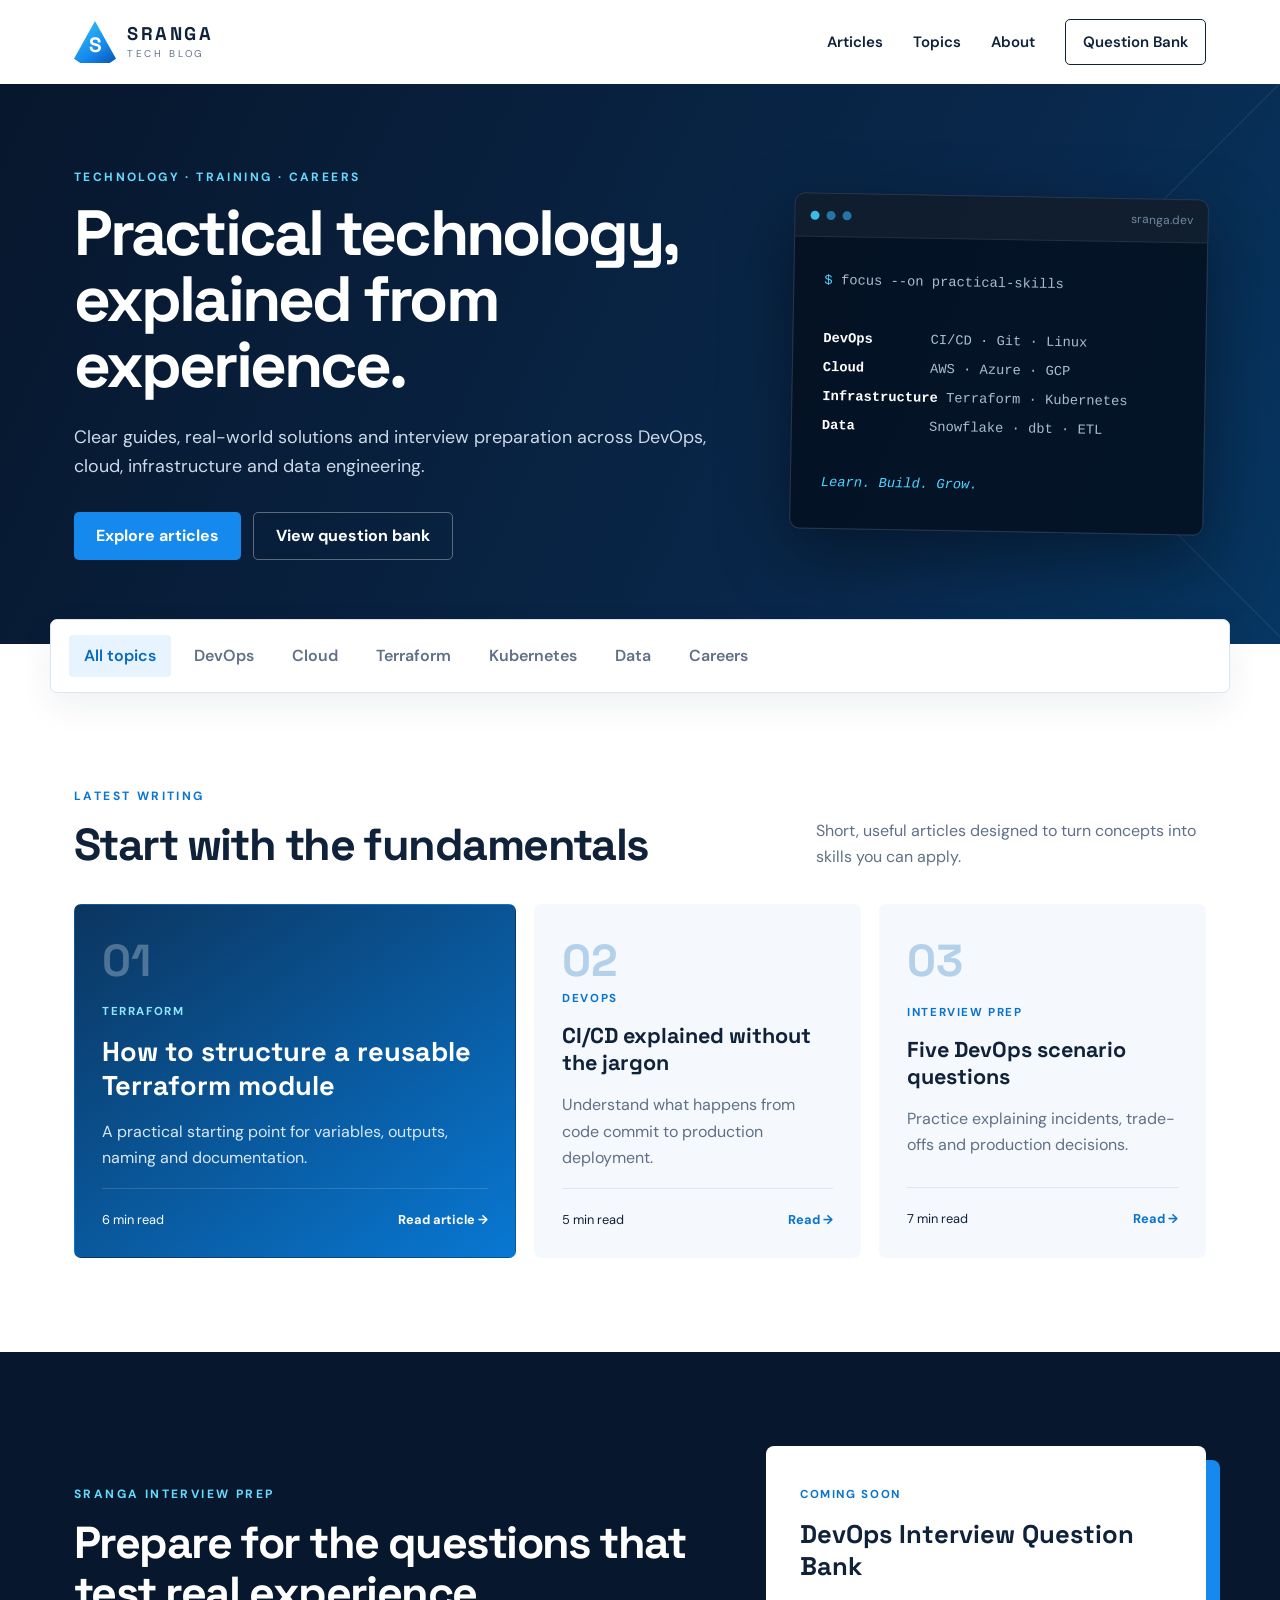
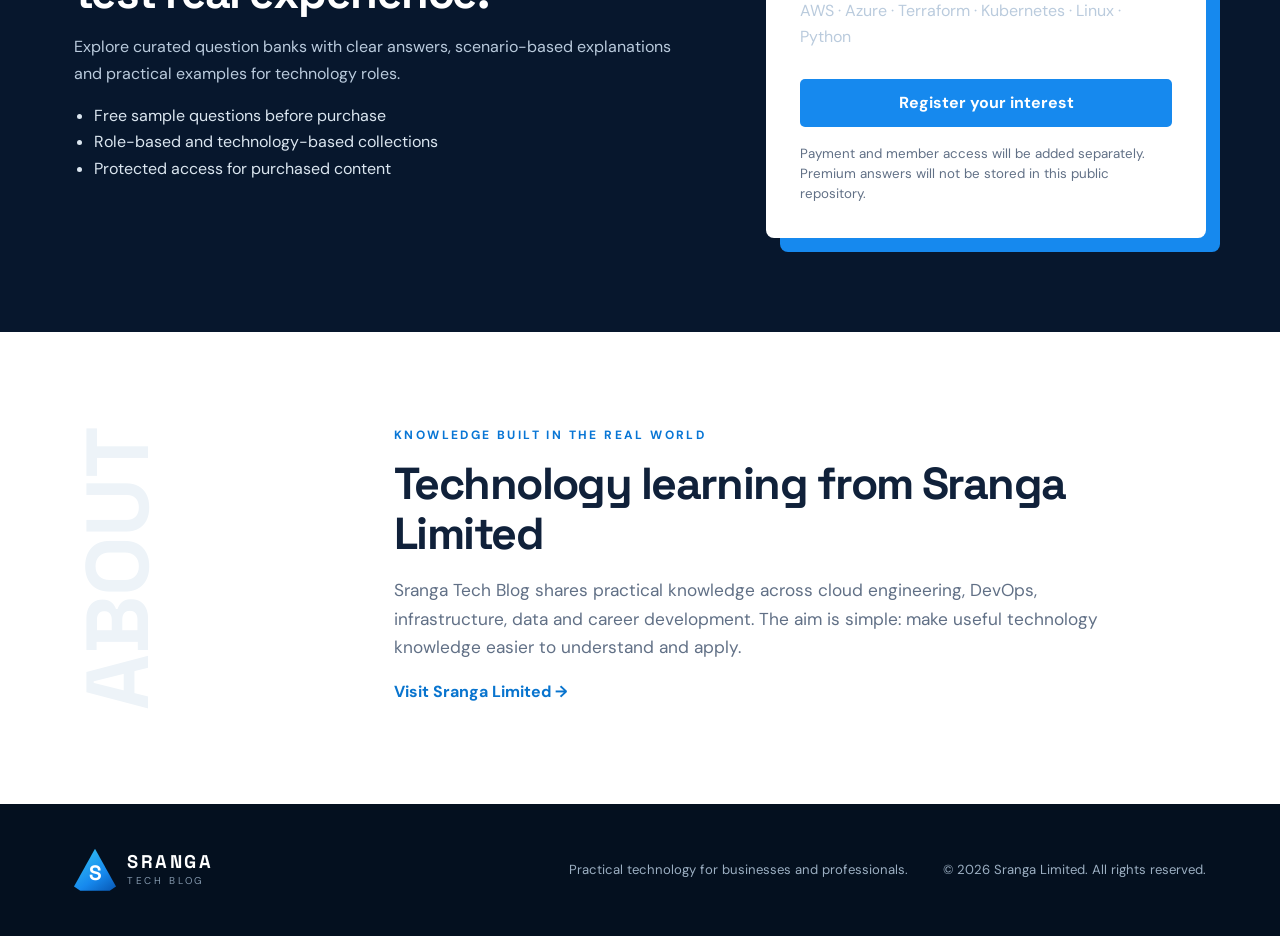
==== index.html @ 3675c0c6 "blog" ====
<!doctype html>
<html lang="en">
<head>
  <meta charset="utf-8">
  <meta name="viewport" content="width=device-width, initial-scale=1">
  <meta name="description" content="Practical DevOps, cloud, infrastructure and data engineering articles from Sranga Limited.">
  <meta name="theme-color" content="#07172d">
  <title>Sranga Tech Blog | Cloud, DevOps & Data</title>
  <link rel="preconnect" href="https://fonts.googleapis.com">
  <link rel="preconnect" href="https://fonts.gstatic.com" crossorigin>
  <link href="https://fonts.googleapis.com/css2?family=DM+Sans:wght@400;500;600;700&family=Space+Grotesk:wght@600;700&display=swap" rel="stylesheet">
  <link rel="stylesheet" href="styles.css">
</head>
<body>
  <header class="site-header">
    <a class="brand" href="index.html" aria-label="Sranga Tech Blog home">
      <span class="brand-mark" aria-hidden="true"><span>S</span></span>
      <span><strong>SRANGA</strong><small>TECH BLOG</small></span>
    </a>
    <button class="menu-toggle" type="button" aria-expanded="false" aria-controls="site-nav">Menu</button>
    <nav id="site-nav" aria-label="Primary navigation">
      <a href="#articles">Articles</a>
      <a href="#topics">Topics</a>
      <a href="#about">About</a>
      <a class="nav-cta" href="#question-bank">Question Bank</a>
    </nav>
  </header>

  <main>
    <section class="hero">
      <div class="hero-copy">
        <p class="eyebrow">Technology · Training · Careers</p>
        <h1>Practical technology, explained from experience.</h1>
        <p class="hero-lead">Clear guides, real-world solutions and interview preparation across DevOps, cloud, infrastructure and data engineering.</p>
        <div class="hero-actions">
          <a class="button primary" href="#articles">Explore articles</a>
          <a class="button secondary" href="#question-bank">View question bank</a>
        </div>
      </div>
      <aside class="terminal-card" aria-label="Topics covered">
        <div class="terminal-top"><i></i><i></i><i></i><span>sranga.dev</span></div>
        <pre><span>$</span> focus --on practical-skills

<b>DevOps</b>       CI/CD · Git · Linux
<b>Cloud</b>        AWS · Azure · GCP
<b>Infrastructure</b> Terraform · Kubernetes
<b>Data</b>         Snowflake · dbt · ETL

<em>Learn. Build. Grow.</em></pre>
      </aside>
    </section>

    <section class="topic-strip" id="topics" aria-label="Article topics">
      <button class="topic active" type="button" data-filter="all">All topics</button>
      <button class="topic" type="button" data-filter="devops">DevOps</button>
      <button class="topic" type="button" data-filter="cloud">Cloud</button>
      <button class="topic" type="button" data-filter="terraform">Terraform</button>
      <button class="topic" type="button" data-filter="kubernetes">Kubernetes</button>
      <button class="topic" type="button" data-filter="data">Data</button>
      <button class="topic" type="button" data-filter="career">Careers</button>
    </section>

    <section class="articles section" id="articles">
      <div class="section-heading">
        <div><p class="eyebrow">Latest writing</p><h2>Start with the fundamentals</h2></div>
        <p>Short, useful articles designed to turn concepts into skills you can apply.</p>
      </div>
      <div class="article-grid">
        <article class="article-card featured" data-topic="terraform">
          <div class="card-number">01</div>
          <div>
            <span class="tag">Terraform</span>
            <h3><a href="posts/terraform-module-basics.html">How to structure a reusable Terraform module</a></h3>
            <p>A practical starting point for variables, outputs, naming and documentation.</p>
            <div class="card-meta"><span>6 min read</span><a href="posts/terraform-module-basics.html">Read article →</a></div>
          </div>
        </article>
        <article class="article-card" data-topic="devops">
          <div class="card-number">02</div>
          <span class="tag">DevOps</span>
          <h3><a href="posts/ci-cd-explained.html">CI/CD explained without the jargon</a></h3>
          <p>Understand what happens from code commit to production deployment.</p>
          <div class="card-meta"><span>5 min read</span><a href="posts/ci-cd-explained.html">Read →</a></div>
        </article>
        <article class="article-card" data-topic="career">
          <div class="card-number">03</div>
          <span class="tag">Interview Prep</span>
          <h3><a href="posts/devops-scenario-questions.html">Five DevOps scenario questions</a></h3>
          <p>Practice explaining incidents, trade-offs and production decisions.</p>
          <div class="card-meta"><span>7 min read</span><a href="posts/devops-scenario-questions.html">Read →</a></div>
        </article>
      </div>
      <p class="empty-state" hidden>No articles in this topic yet. New practical guides are coming soon.</p>
    </section>

    <section class="question-bank section" id="question-bank">
      <div>
        <p class="eyebrow light">Sranga Interview Prep</p>
        <h2>Prepare for the questions that test real experience.</h2>
        <p>Explore curated question banks with clear answers, scenario-based explanations and practical examples for technology roles.</p>
        <ul>
          <li>Free sample questions before purchase</li>
          <li>Role-based and technology-based collections</li>
          <li>Protected access for purchased content</li>
        </ul>
      </div>
      <div class="bank-card">
        <span>Coming soon</span>
        <h3>DevOps Interview Question Bank</h3>
        <p>AWS · Azure · Terraform · Kubernetes · Linux · Python</p>
        <a class="button white" href="mailto:srangaltd@gmail.com?subject=Sranga%20Interview%20Question%20Bank">Register your interest</a>
        <small>Payment and member access will be added separately. Premium answers will not be stored in this public repository.</small>
      </div>
    </section>

    <section class="about section" id="about">
      <div class="about-label">ABOUT</div>
      <div>
        <p class="eyebrow">Knowledge built in the real world</p>
        <h2>Technology learning from Sranga Limited</h2>
        <p>Sranga Tech Blog shares practical knowledge across cloud engineering, DevOps, infrastructure, data and career development. The aim is simple: make useful technology knowledge easier to understand and apply.</p>
        <a class="text-link" href="https://srangaltd.com">Visit Sranga Limited →</a>
      </div>
    </section>
  </main>

  <footer>
    <div class="brand footer-brand"><span class="brand-mark" aria-hidden="true"><span>S</span></span><span><strong>SRANGA</strong><small>TECH BLOG</small></span></div>
    <p>Practical technology for businesses and professionals.</p>
    <p>© <span id="year"></span> Sranga Limited. All rights reserved.</p>
  </footer>
  <script src="script.js"></script>
</body>
</html>
---- styles.css ----
:root{--navy:#07172d;--navy-2:#0c2342;--blue:#1689ee;--cyan:#37c8f4;--ink:#10213a;--muted:#617086;--line:#dce5ef;--paper:#f5f8fc;--white:#fff}
*{box-sizing:border-box}html{scroll-behavior:smooth}body{margin:0;color:var(--ink);background:var(--white);font-family:"DM Sans",sans-serif;font-size:16px;line-height:1.65}a{color:inherit;text-decoration:none}button{font:inherit}.site-header{height:84px;max-width:1180px;margin:auto;padding:0 24px;display:flex;align-items:center;justify-content:space-between}.brand{display:flex;align-items:center;gap:11px;line-height:1}.brand>span:last-child{display:grid;gap:5px}.brand strong{font:700 1.15rem/1 "Space Grotesk",sans-serif;letter-spacing:.14em}.brand small{font-size:.62rem;letter-spacing:.27em;color:var(--muted)}.brand-mark{width:42px;height:42px;display:grid;place-items:center;background:linear-gradient(145deg,var(--cyan),var(--blue) 62%,#0756b2);clip-path:polygon(50% 0,100% 90%,85% 100%,15% 100%,0 90%)}.brand-mark span{color:#fff;font:700 1.3rem "Space Grotesk";transform:translateY(3px)}nav{display:flex;align-items:center;gap:30px;font-size:.94rem;font-weight:600}nav a:hover{color:var(--blue)}.nav-cta{padding:10px 17px;border:1px solid var(--ink);border-radius:5px}.menu-toggle{display:none;background:none;border:1px solid var(--line);border-radius:5px;padding:7px 12px}.hero{min-height:560px;padding:78px max(24px,calc((100vw - 1132px)/2));display:grid;grid-template-columns:1.22fr .78fr;gap:70px;align-items:center;color:#fff;background:linear-gradient(115deg,var(--navy),#09284c 70%,#063662);overflow:hidden;position:relative}.hero:after{content:"";position:absolute;width:410px;height:410px;border:1px solid #ffffff18;transform:rotate(45deg);right:-220px;top:70px}.eyebrow{margin:0 0 13px;color:#0876d5;font-size:.75rem;font-weight:700;letter-spacing:.2em;text-transform:uppercase}.hero .eyebrow{color:#67d9ff}.hero h1{max-width:700px;margin:0;font:700 clamp(2.7rem,5vw,4.8rem)/1.03 "Space Grotesk",sans-serif;letter-spacing:-.045em}.hero-lead{max-width:660px;margin:24px 0 30px;color:#cbd9e8;font-size:1.12rem}.hero-actions{display:flex;gap:12px;flex-wrap:wrap}.button{display:inline-flex;align-items:center;justify-content:center;min-height:48px;padding:0 22px;border-radius:5px;font-weight:700}.primary{background:var(--blue);color:#fff}.primary:hover{background:#0874d1}.secondary{border:1px solid #ffffff55;color:#fff}.terminal-card{position:relative;z-index:1;border:1px solid #ffffff25;border-radius:10px;background:#04101fd9;box-shadow:0 25px 70px #0006;overflow:hidden;transform:rotate(1deg)}.terminal-top{height:43px;padding:0 15px;display:flex;align-items:center;gap:7px;background:#ffffff0c;border-bottom:1px solid #ffffff14}.terminal-top i{width:9px;height:9px;border-radius:50%;background:#2775a5}.terminal-top i:first-child{background:#39bce5}.terminal-top span{margin-left:auto;color:#71879e;font-size:.75rem}.terminal-card pre{margin:0;padding:30px;color:#a9bdd1;font:500 .86rem/2.1 ui-monospace,SFMono-Regular,Menlo,monospace;white-space:pre-wrap}.terminal-card pre span,.terminal-card pre em{color:#4fd4ff}.terminal-card pre b{color:#fff}.topic-strip{max-width:1180px;margin:-25px auto 0;padding:15px 18px;position:relative;z-index:2;display:flex;gap:8px;overflow:auto;background:#fff;border:1px solid var(--line);border-radius:7px;box-shadow:0 12px 34px #0b284312}.topic{flex:0 0 auto;padding:8px 15px;border:0;border-radius:4px;background:transparent;color:var(--muted);cursor:pointer;font-weight:600}.topic:hover,.topic.active{background:#e7f3fe;color:#0769bf}.section{max-width:1180px;margin:auto;padding:94px 24px}.section-heading{display:grid;grid-template-columns:1fr 390px;gap:50px;align-items:end;margin-bottom:34px}.section h2{margin:0;font:700 clamp(2rem,3.5vw,3rem)/1.12 "Space Grotesk",sans-serif;letter-spacing:-.035em}.section-heading>p{margin:0;color:var(--muted)}.article-grid{display:grid;grid-template-columns:1.15fr .85fr .85fr;gap:18px}.article-card{min-height:340px;padding:27px;display:flex;flex-direction:column;background:var(--paper);border:1px solid transparent;border-radius:7px;transition:.2s ease}.article-card:hover{transform:translateY(-4px);border-color:#badcf7;box-shadow:0 16px 35px #09284712}.article-card.featured{color:#fff;background:linear-gradient(145deg,#0b355f,#0878d3)}.card-number{margin-bottom:auto;color:#0b70bf;font:700 2.8rem "Space Grotesk";opacity:.28}.featured .card-number{color:#fff}.tag{display:inline-block;margin-bottom:14px;color:#0874ce;font-size:.72rem;font-weight:700;letter-spacing:.14em;text-transform:uppercase}.featured .tag{color:#8fe7ff}.article-card h3{margin:0;font:700 1.35rem/1.25 "Space Grotesk"}.featured h3{font-size:1.7rem}.article-card p{color:var(--muted)}.featured p{color:#d8e8f4}.card-meta{margin-top:auto;padding-top:20px;display:flex;justify-content:space-between;gap:15px;border-top:1px solid #17385618;font-size:.8rem}.card-meta a{font-weight:700;color:#0874ce}.featured .card-meta{border-color:#ffffff24}.featured .card-meta a{color:#fff}.empty-state{text-align:center;color:var(--muted)}.question-bank{max-width:none;padding-left:max(24px,calc((100vw - 1132px)/2));padding-right:max(24px,calc((100vw - 1132px)/2));display:grid;grid-template-columns:1fr 440px;gap:80px;align-items:center;color:#fff;background:var(--navy)}.eyebrow.light{color:#65dcff}.question-bank>div>p:not(.eyebrow){color:#bacbdd}.question-bank ul{padding-left:20px;color:#dbe6f0}.bank-card{padding:34px;background:#fff;color:var(--ink);border-radius:8px;box-shadow:14px 14px 0 #1689ee}.bank-card>span{color:#0874ce;font-size:.72rem;font-weight:700;letter-spacing:.14em;text-transform:uppercase}.bank-card h3{margin:12px 0 6px;font:700 1.6rem "Space Grotesk"}.bank-card p{color:var(--muted)}.button.white{width:100%;margin:12px 0 17px;color:#fff;background:var(--blue)}.bank-card small{display:block;color:var(--muted);line-height:1.5}.about{display:grid;grid-template-columns:240px 1fr;gap:80px}.about-label{font:700 5.5rem/1 "Space Grotesk";color:#edf3f8;writing-mode:vertical-rl;transform:rotate(180deg)}.about>div:last-child{max-width:720px}.about p:not(.eyebrow){color:var(--muted);font-size:1.08rem}.text-link{color:#0874ce;font-weight:700}footer{padding:42px max(24px,calc((100vw - 1132px)/2));display:grid;grid-template-columns:1fr auto auto;gap:35px;align-items:center;color:#9cafc2;background:#04101f;font-size:.82rem}.footer-brand{color:#fff}.footer-brand small{color:#8498ad}@media(max-width:850px){.site-header{height:auto;min-height:74px;flex-wrap:wrap}.menu-toggle{display:block}nav{display:none;width:100%;padding:10px 0 20px;flex-direction:column;align-items:flex-start;gap:14px}nav.open{display:flex}.hero{grid-template-columns:1fr;padding-top:65px;padding-bottom:75px}.terminal-card{max-width:600px}.section-heading,.question-bank,.about{grid-template-columns:1fr;gap:35px}.article-grid{grid-template-columns:1fr 1fr}.featured{grid-column:1/-1}.about-label{display:none}footer{grid-template-columns:1fr}}@media(max-width:560px){.hero h1{font-size:2.65rem}.terminal-card pre{font-size:.73rem;padding:20px}.article-grid{grid-template-columns:1fr}.featured{grid-column:auto}.section{padding-top:70px;padding-bottom:70px}.section-heading{grid-template-columns:1fr}.bank-card{box-shadow:8px 8px 0 #1689ee}footer{display:block}footer p{margin-top:20px}}
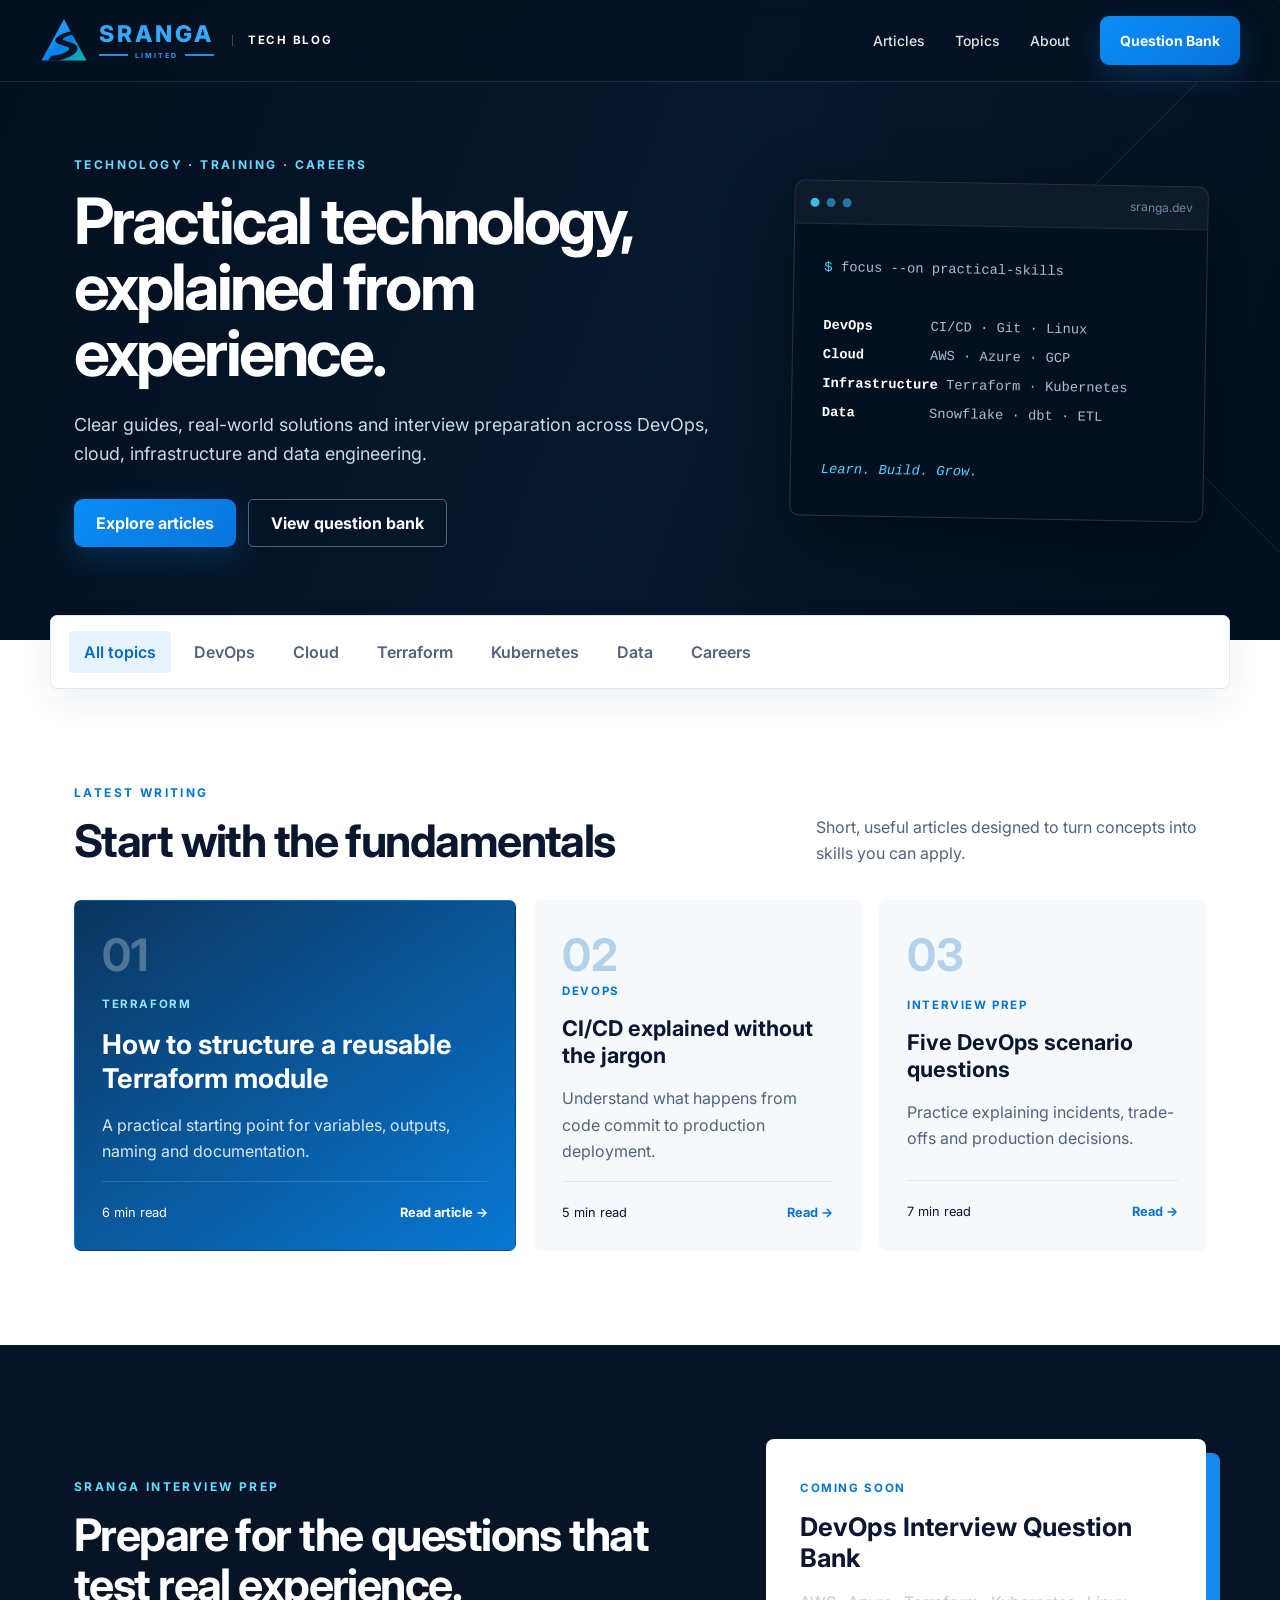
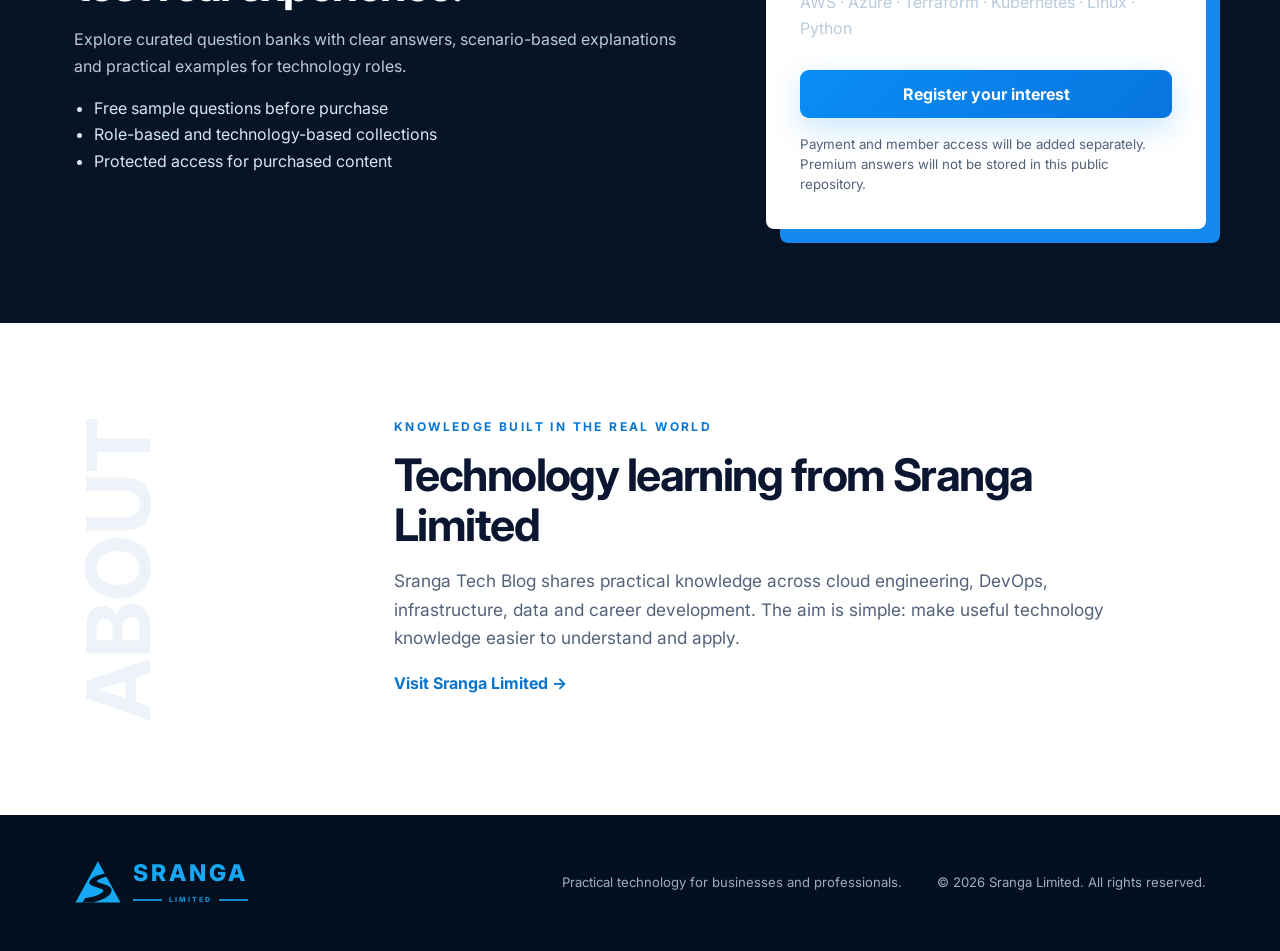
==== commit 14d7fa3c: "Align tech blog with Sranga website branding" ====
--- a/index.html
+++ b/index.html
@@ -8,14 +8,20 @@
   <title>Sranga Tech Blog | Cloud, DevOps & Data</title>
   <link rel="preconnect" href="https://fonts.googleapis.com">
   <link rel="preconnect" href="https://fonts.gstatic.com" crossorigin>
-  <link href="https://fonts.googleapis.com/css2?family=DM+Sans:wght@400;500;600;700&family=Space+Grotesk:wght@600;700&display=swap" rel="stylesheet">
+  <link href="https://fonts.googleapis.com/css2?family=Inter:wght@400;500;600;700;800&display=swap" rel="stylesheet">
   <link rel="stylesheet" href="styles.css">
+  <link rel="stylesheet" href="brand-overrides.css">
 </head>
 <body>
   <header class="site-header">
     <a class="brand" href="index.html" aria-label="Sranga Tech Blog home">
-      <span class="brand-mark" aria-hidden="true"><span>S</span></span>
-      <span><strong>SRANGA</strong><small>TECH BLOG</small></span>
+      <svg class="brand-mark" viewBox="0 0 64 64" aria-hidden="true">
+        <defs><linearGradient id="triangleGradient" x1="0" y1="0" x2="1" y2="1"><stop offset="0" stop-color="#42c4ff"/><stop offset=".55" stop-color="#087fea"/><stop offset="1" stop-color="#12b7a7"/></linearGradient></defs>
+        <path fill="url(#triangleGradient)" d="M32 3 62 58H2L32 3Z"/>
+        <path fill="#061426" d="M49 18c-8 1-19 3-25 8-5 4-5 8 1 10l12 4c3 1 3 3 0 5-5 4-13 6-22 7l-4 6h14c8-2 17-5 22-10 5-5 4-10-3-13l-12-4c-2-1-2-2 0-3 4-3 11-5 19-5l-2-5Z"/>
+      </svg>
+      <span class="brand-word"><span class="brand-name">SRANGA</span><span class="brand-limited">LIMITED</span></span>
+      <span class="blog-label">TECH BLOG</span>
     </a>
     <button class="menu-toggle" type="button" aria-expanded="false" aria-controls="site-nav">Menu</button>
     <nav id="site-nav" aria-label="Primary navigation">
@@ -125,7 +131,7 @@
   </main>
 
   <footer>
-    <div class="brand footer-brand"><span class="brand-mark" aria-hidden="true"><span>S</span></span><span><strong>SRANGA</strong><small>TECH BLOG</small></span></div>
+    <div class="brand footer-brand"><svg class="brand-mark" viewBox="0 0 64 64" aria-hidden="true"><path fill="#16a8f4" d="M32 3 62 58H2L32 3Z"/><path fill="#04101e" d="M49 18c-8 1-19 3-25 8-5 4-5 8 1 10l12 4c3 1 3 3 0 5-5 4-13 6-22 7l-4 6h14c8-2 17-5 22-10 5-5 4-10-3-13l-12-4c-2-1-2-2 0-3 4-3 11-5 19-5l-2-5Z"/></svg><span class="brand-word"><span class="brand-name">SRANGA</span><span class="brand-limited">LIMITED</span></span></div>
     <p>Practical technology for businesses and professionals.</p>
     <p>© <span id="year"></span> Sranga Limited. All rights reserved.</p>
   </footer>
--- a/brand-overrides.css
+++ b/brand-overrides.css
@@ -0,0 +1,35 @@
+:root {
+  --navy: #061426;
+  --navy-2: #0a1d35;
+  --blue: #0a8ef5;
+  --cyan: #35a9ff;
+  --teal: #14b8a6;
+  --ink: #0b1730;
+  --muted: #53627a;
+  --line: #dfe7f1;
+  --paper: #f6f9fc;
+}
+
+body { font-family: Inter, ui-sans-serif, system-ui, -apple-system, BlinkMacSystemFont, "Segoe UI", sans-serif; }
+.site-header { width: 100%; max-width: none; height: 82px; margin: 0; padding: 0 max(24px, calc((100vw - 1200px)/2)); position: absolute; inset: 0 0 auto; z-index: 20; border-bottom: 1px solid rgba(255,255,255,.1); background: rgba(4,17,32,.55); backdrop-filter: blur(12px); }
+.brand { display: inline-flex; align-items: center; gap: 11px; color: var(--cyan); flex-shrink: 0; }
+.brand-mark { width: 48px; height: 52px; overflow: visible; background: none; clip-path: none; }
+.brand-word { display: flex; flex-direction: column; align-items: center; line-height: 1; font-weight: 800; font-size: 23px; letter-spacing: .13em; white-space: nowrap; }
+.brand-limited { display: flex; align-items: center; gap: 7px; width: 100%; margin-top: 6px; font-size: 7px; letter-spacing: .28em; opacity: .82; white-space: nowrap; }
+.brand-limited::before, .brand-limited::after { content: ""; flex: 1; min-width: 12px; border-top: 2px solid currentColor; }
+.blog-label { margin-left: 7px; padding-left: 15px; border-left: 1px solid rgba(255,255,255,.25); color: #fff; font-size: .72rem; font-weight: 700; letter-spacing: .15em; }
+nav { color: rgba(255,255,255,.88); font-size: 14px; font-weight: 500; }
+nav a:hover { color: #fff; }
+.nav-cta { padding: 13px 20px; border: 0; border-radius: 9px; background: linear-gradient(135deg, var(--blue), #0874df); color: #fff; font-weight: 700; box-shadow: 0 10px 30px rgba(10,142,245,.22); }
+.menu-toggle { color: #fff; border-color: rgba(255,255,255,.2); background: transparent; }
+.hero { min-height: 640px; padding-top: 150px; padding-bottom: 88px; background: linear-gradient(110deg,#03101f 0%,#06182d 52%,#03101f 100%); }
+.hero h1, .section h2, .article-card h3, .bank-card h3, .about-label, .card-number { font-family: Inter, ui-sans-serif, system-ui, sans-serif; }
+.primary, .button.white { border-radius: 9px; background: linear-gradient(135deg,var(--blue),#0874df); box-shadow: 0 10px 30px rgba(10,142,245,.22); }
+.footer-brand { color: #16a8f4; }
+
+@media (max-width: 850px) {
+  .site-header { min-height: 74px; height: auto; }
+  .site-header nav { background: #061426; }
+  .hero { padding-top: 120px; }
+  .blog-label { display: none; }
+}
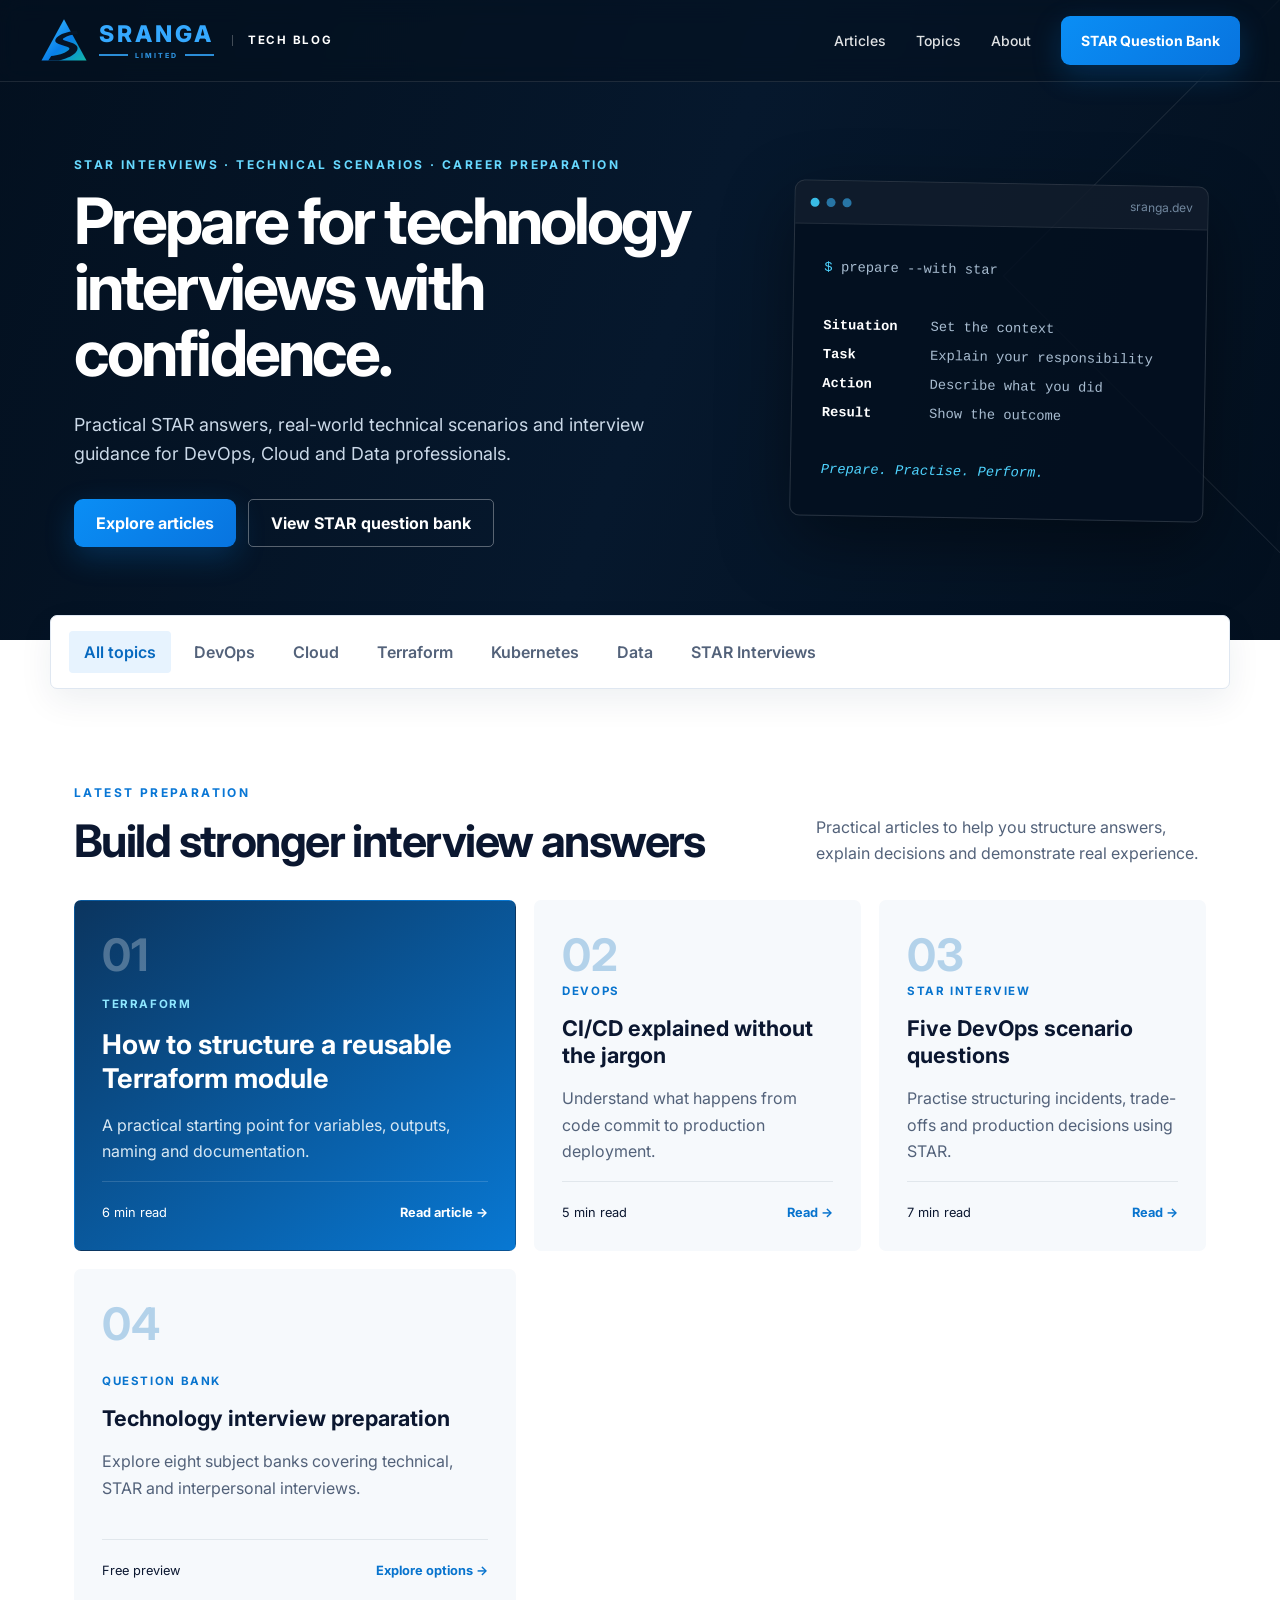
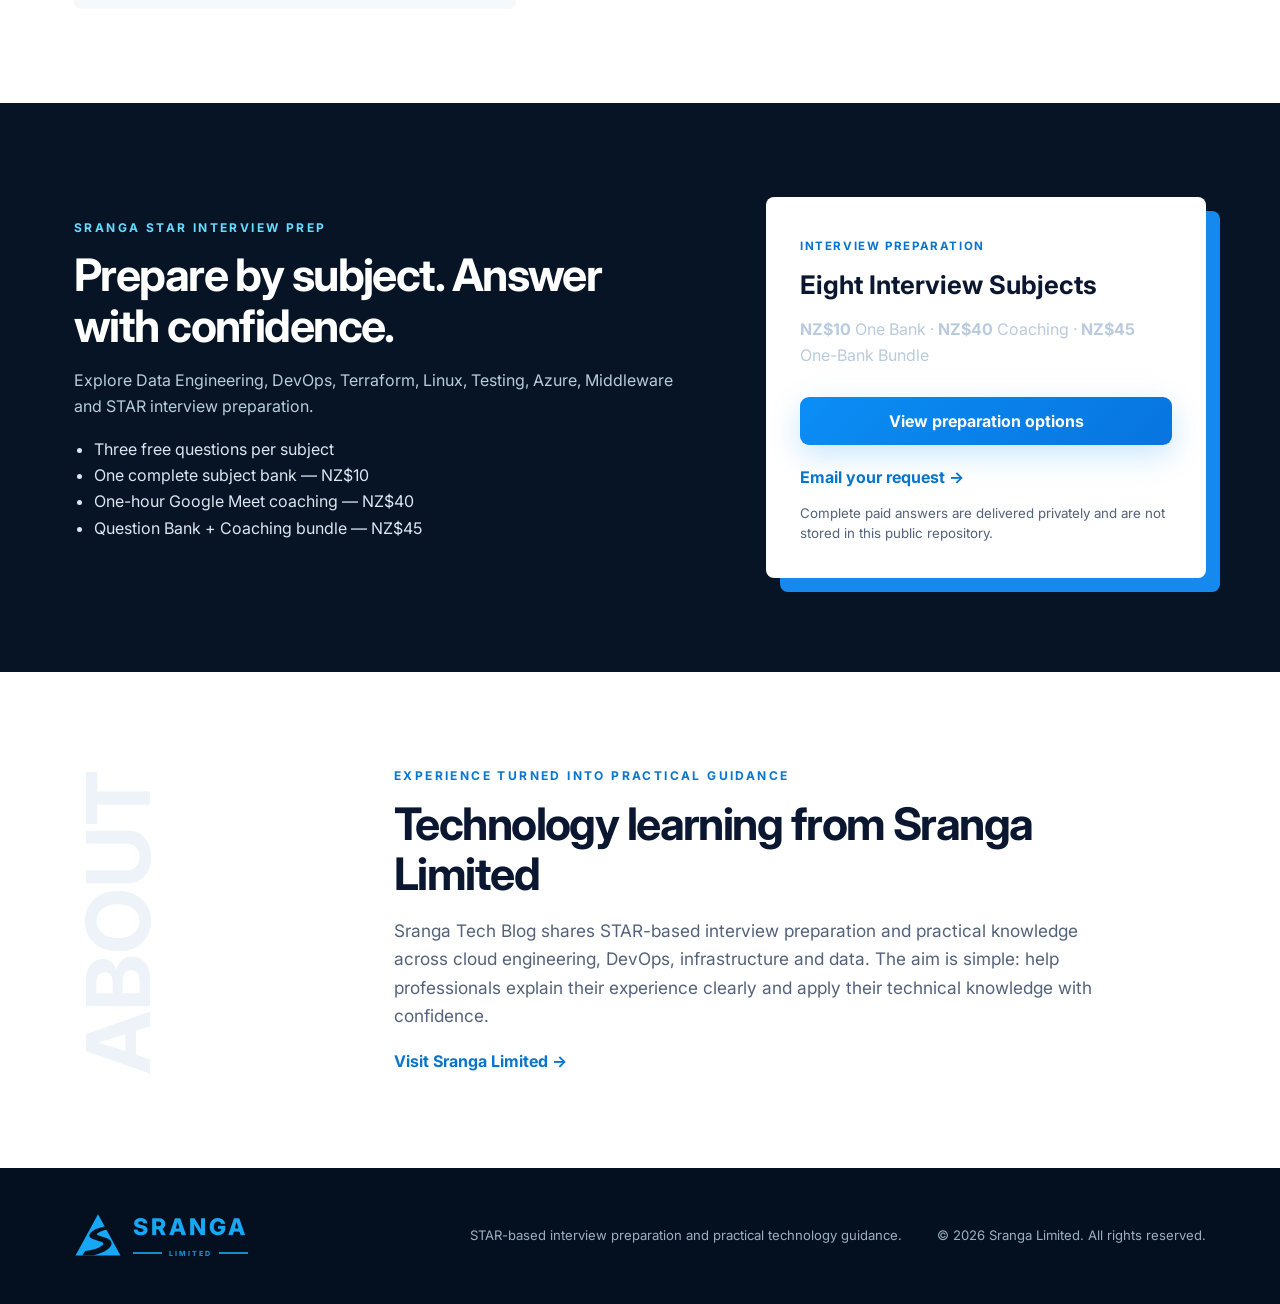
==== commit 322a03a7: "Add subject-based interview preparation portal" ====
--- a/index.html
+++ b/index.html
@@ -3,9 +3,9 @@
 <head>
   <meta charset="utf-8">
   <meta name="viewport" content="width=device-width, initial-scale=1">
-  <meta name="description" content="Practical DevOps, cloud, infrastructure and data engineering articles from Sranga Limited.">
+  <meta name="description" content="STAR-based technology interview preparation, practical technical scenarios and career guidance from Sranga Limited.">
   <meta name="theme-color" content="#07172d">
-  <title>Sranga Tech Blog | Cloud, DevOps & Data</title>
+  <title>Sranga Tech Blog | STAR Interview Preparation</title>
   <link rel="preconnect" href="https://fonts.googleapis.com">
   <link rel="preconnect" href="https://fonts.gstatic.com" crossorigin>
   <link href="https://fonts.googleapis.com/css2?family=Inter:wght@400;500;600;700;800&display=swap" rel="stylesheet">
@@ -28,31 +28,31 @@
       <a href="#articles">Articles</a>
       <a href="#topics">Topics</a>
       <a href="#about">About</a>
-      <a class="nav-cta" href="#question-bank">Question Bank</a>
+      <a class="nav-cta" href="#question-bank">STAR Question Bank</a>
     </nav>
   </header>
 
   <main>
     <section class="hero">
       <div class="hero-copy">
-        <p class="eyebrow">Technology · Training · Careers</p>
-        <h1>Practical technology, explained from experience.</h1>
-        <p class="hero-lead">Clear guides, real-world solutions and interview preparation across DevOps, cloud, infrastructure and data engineering.</p>
+        <p class="eyebrow">STAR Interviews · Technical Scenarios · Career Preparation</p>
+        <h1>Prepare for technology interviews with confidence.</h1>
+        <p class="hero-lead">Practical STAR answers, real-world technical scenarios and interview guidance for DevOps, Cloud and Data professionals.</p>
         <div class="hero-actions">
           <a class="button primary" href="#articles">Explore articles</a>
-          <a class="button secondary" href="#question-bank">View question bank</a>
+          <a class="button secondary" href="#question-bank">View STAR question bank</a>
         </div>
       </div>
       <aside class="terminal-card" aria-label="Topics covered">
         <div class="terminal-top"><i></i><i></i><i></i><span>sranga.dev</span></div>
-        <pre><span>$</span> focus --on practical-skills
+        <pre><span>$</span> prepare --with star
 
-<b>DevOps</b>       CI/CD · Git · Linux
-<b>Cloud</b>        AWS · Azure · GCP
-<b>Infrastructure</b> Terraform · Kubernetes
-<b>Data</b>         Snowflake · dbt · ETL
+<b>Situation</b>    Set the context
+<b>Task</b>         Explain your responsibility
+<b>Action</b>       Describe what you did
+<b>Result</b>       Show the outcome
 
-<em>Learn. Build. Grow.</em></pre>
+<em>Prepare. Practise. Perform.</em></pre>
       </aside>
     </section>
 
@@ -63,13 +63,13 @@
       <button class="topic" type="button" data-filter="terraform">Terraform</button>
       <button class="topic" type="button" data-filter="kubernetes">Kubernetes</button>
       <button class="topic" type="button" data-filter="data">Data</button>
-      <button class="topic" type="button" data-filter="career">Careers</button>
+      <button class="topic" type="button" data-filter="career">STAR Interviews</button>
     </section>
 
     <section class="articles section" id="articles">
       <div class="section-heading">
-        <div><p class="eyebrow">Latest writing</p><h2>Start with the fundamentals</h2></div>
-        <p>Short, useful articles designed to turn concepts into skills you can apply.</p>
+        <div><p class="eyebrow">Latest preparation</p><h2>Build stronger interview answers</h2></div>
+        <p>Practical articles to help you structure answers, explain decisions and demonstrate real experience.</p>
       </div>
       <div class="article-grid">
         <article class="article-card featured" data-topic="terraform">
@@ -90,10 +90,17 @@
         </article>
         <article class="article-card" data-topic="career">
           <div class="card-number">03</div>
-          <span class="tag">Interview Prep</span>
+          <span class="tag">STAR Interview</span>
           <h3><a href="posts/devops-scenario-questions.html">Five DevOps scenario questions</a></h3>
-          <p>Practice explaining incidents, trade-offs and production decisions.</p>
+          <p>Practise structuring incidents, trade-offs and production decisions using STAR.</p>
           <div class="card-meta"><span>7 min read</span><a href="posts/devops-scenario-questions.html">Read →</a></div>
+        </article>
+        <article class="article-card" data-topic="career">
+          <div class="card-number">04</div>
+          <span class="tag">Question Bank</span>
+          <h3><a href="posts/devops-interview-question-bank.html">Technology interview preparation</a></h3>
+          <p>Explore eight subject banks covering technical, STAR and interpersonal interviews.</p>
+          <div class="card-meta"><span>Free preview</span><a href="posts/devops-interview-question-bank.html">Explore options →</a></div>
         </article>
       </div>
       <p class="empty-state" hidden>No articles in this topic yet. New practical guides are coming soon.</p>
@@ -101,30 +108,32 @@
 
     <section class="question-bank section" id="question-bank">
       <div>
-        <p class="eyebrow light">Sranga Interview Prep</p>
-        <h2>Prepare for the questions that test real experience.</h2>
-        <p>Explore curated question banks with clear answers, scenario-based explanations and practical examples for technology roles.</p>
+        <p class="eyebrow light">Sranga STAR Interview Prep</p>
+        <h2>Prepare by subject. Answer with confidence.</h2>
+        <p>Explore Data Engineering, DevOps, Terraform, Linux, Testing, Azure, Middleware and STAR interview preparation.</p>
         <ul>
-          <li>Free sample questions before purchase</li>
-          <li>Role-based and technology-based collections</li>
-          <li>Protected access for purchased content</li>
+          <li>Three free questions per subject</li>
+          <li>One complete subject bank — NZ$10</li>
+          <li>One-hour Google Meet coaching — NZ$40</li>
+          <li>Question Bank + Coaching bundle — NZ$45</li>
         </ul>
       </div>
       <div class="bank-card">
-        <span>Coming soon</span>
-        <h3>DevOps Interview Question Bank</h3>
-        <p>AWS · Azure · Terraform · Kubernetes · Linux · Python</p>
-        <a class="button white" href="mailto:srangaltd@gmail.com?subject=Sranga%20Interview%20Question%20Bank">Register your interest</a>
-        <small>Payment and member access will be added separately. Premium answers will not be stored in this public repository.</small>
+        <span>Interview preparation</span>
+        <h3>Eight Interview Subjects</h3>
+        <p><strong>NZ$10</strong> One Bank · <strong>NZ$40</strong> Coaching · <strong>NZ$45</strong> One-Bank Bundle</p>
+        <a class="button white" href="posts/devops-interview-question-bank.html">View preparation options</a>
+        <a class="text-link" href="mailto:srangaltd@gmail.com?subject=Sranga%20Interview%20Preparation%20Enquiry">Email your request →</a>
+        <small>Complete paid answers are delivered privately and are not stored in this public repository.</small>
       </div>
     </section>
 
     <section class="about section" id="about">
       <div class="about-label">ABOUT</div>
       <div>
-        <p class="eyebrow">Knowledge built in the real world</p>
+        <p class="eyebrow">Experience turned into practical guidance</p>
         <h2>Technology learning from Sranga Limited</h2>
-        <p>Sranga Tech Blog shares practical knowledge across cloud engineering, DevOps, infrastructure, data and career development. The aim is simple: make useful technology knowledge easier to understand and apply.</p>
+        <p>Sranga Tech Blog shares STAR-based interview preparation and practical knowledge across cloud engineering, DevOps, infrastructure and data. The aim is simple: help professionals explain their experience clearly and apply their technical knowledge with confidence.</p>
         <a class="text-link" href="https://srangaltd.com">Visit Sranga Limited →</a>
       </div>
     </section>
@@ -132,7 +141,7 @@
 
   <footer>
     <div class="brand footer-brand"><svg class="brand-mark" viewBox="0 0 64 64" aria-hidden="true"><path fill="#16a8f4" d="M32 3 62 58H2L32 3Z"/><path fill="#04101e" d="M49 18c-8 1-19 3-25 8-5 4-5 8 1 10l12 4c3 1 3 3 0 5-5 4-13 6-22 7l-4 6h14c8-2 17-5 22-10 5-5 4-10-3-13l-12-4c-2-1-2-2 0-3 4-3 11-5 19-5l-2-5Z"/></svg><span class="brand-word"><span class="brand-name">SRANGA</span><span class="brand-limited">LIMITED</span></span></div>
-    <p>Practical technology for businesses and professionals.</p>
+    <p>STAR-based interview preparation and practical technology guidance.</p>
     <p>© <span id="year"></span> Sranga Limited. All rights reserved.</p>
   </footer>
   <script src="script.js"></script>
--- a/brand-overrides.css
+++ b/brand-overrides.css
@@ -25,6 +25,8 @@
 .hero { min-height: 640px; padding-top: 150px; padding-bottom: 88px; background: linear-gradient(110deg,#03101f 0%,#06182d 52%,#03101f 100%); }
 .hero h1, .section h2, .article-card h3, .bank-card h3, .about-label, .card-number { font-family: Inter, ui-sans-serif, system-ui, sans-serif; }
 .primary, .button.white { border-radius: 9px; background: linear-gradient(135deg,var(--blue),#0874df); box-shadow: 0 10px 30px rgba(10,142,245,.22); }
+.bank-card .text-link { display: inline-block; margin-top: 2px; }
+.bank-card small { margin-top: 14px; }
 .footer-brand { color: #16a8f4; }
 
 @media (max-width: 850px) {
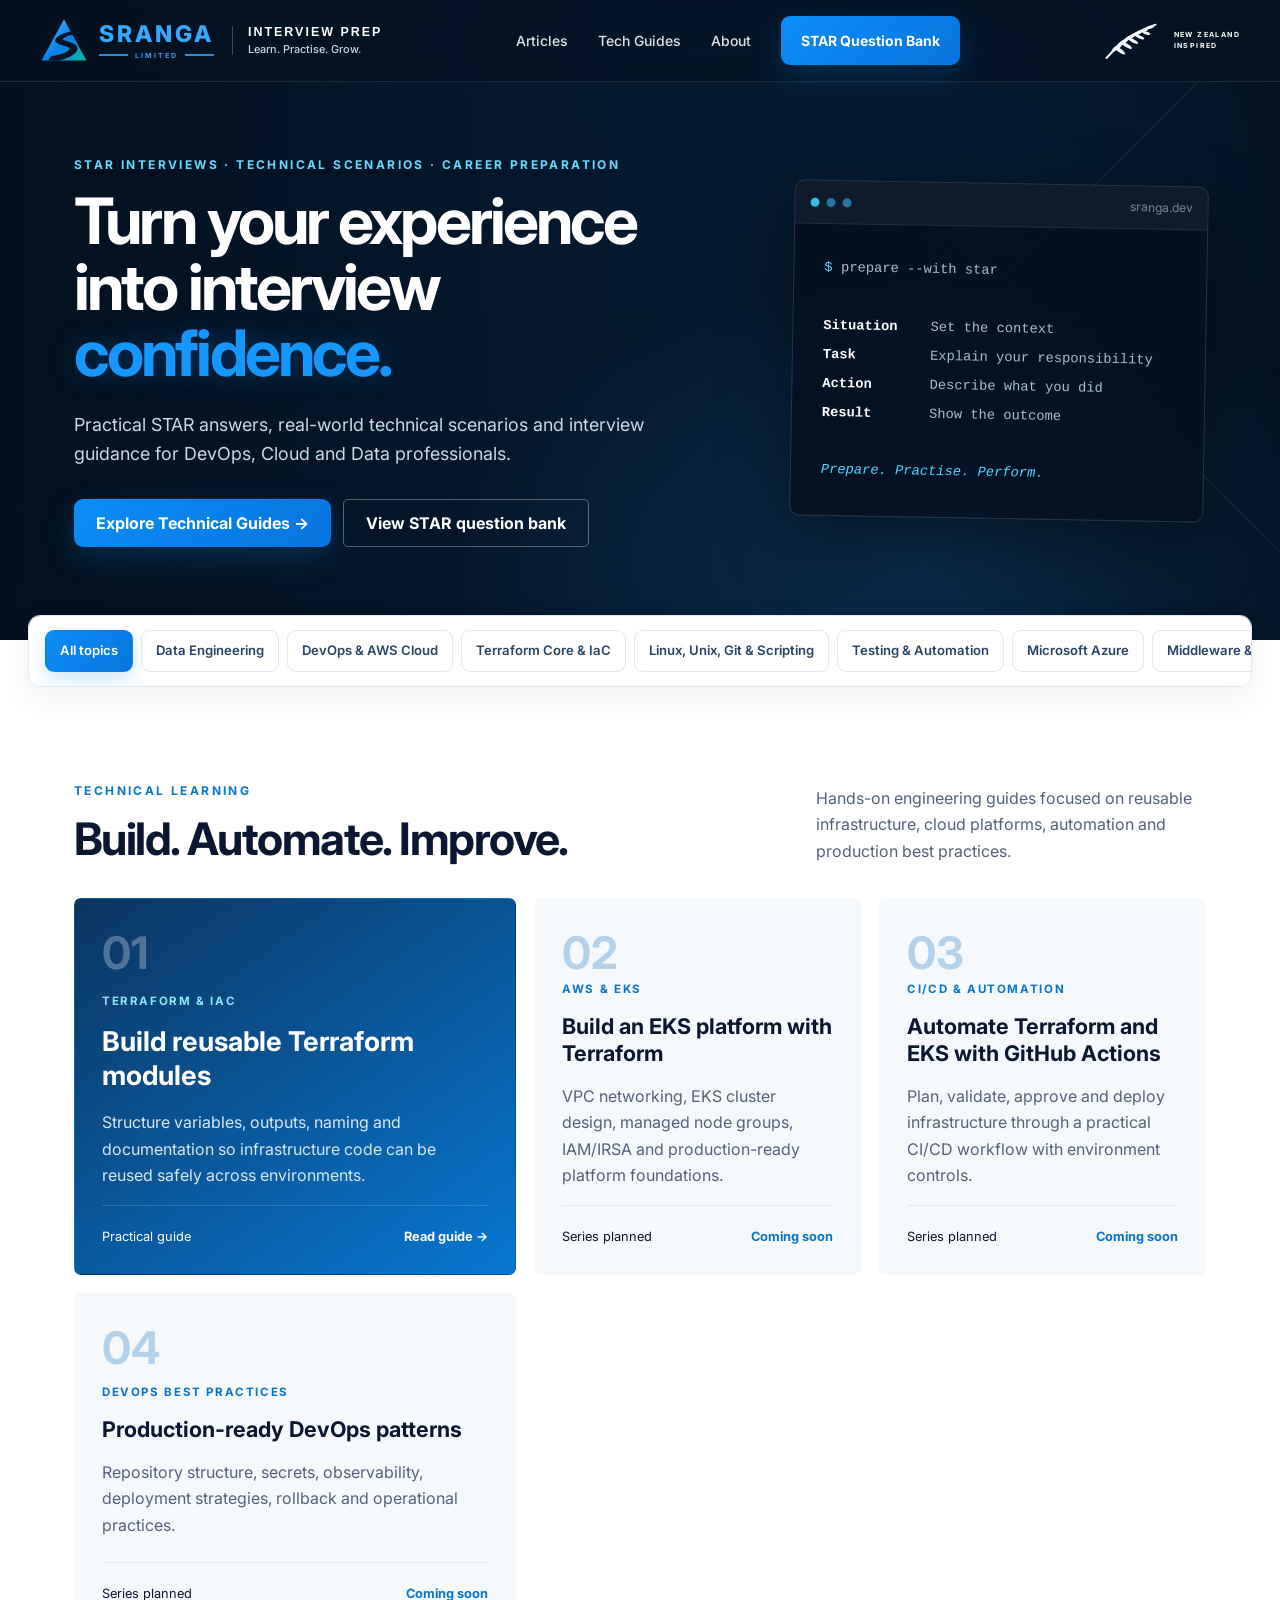
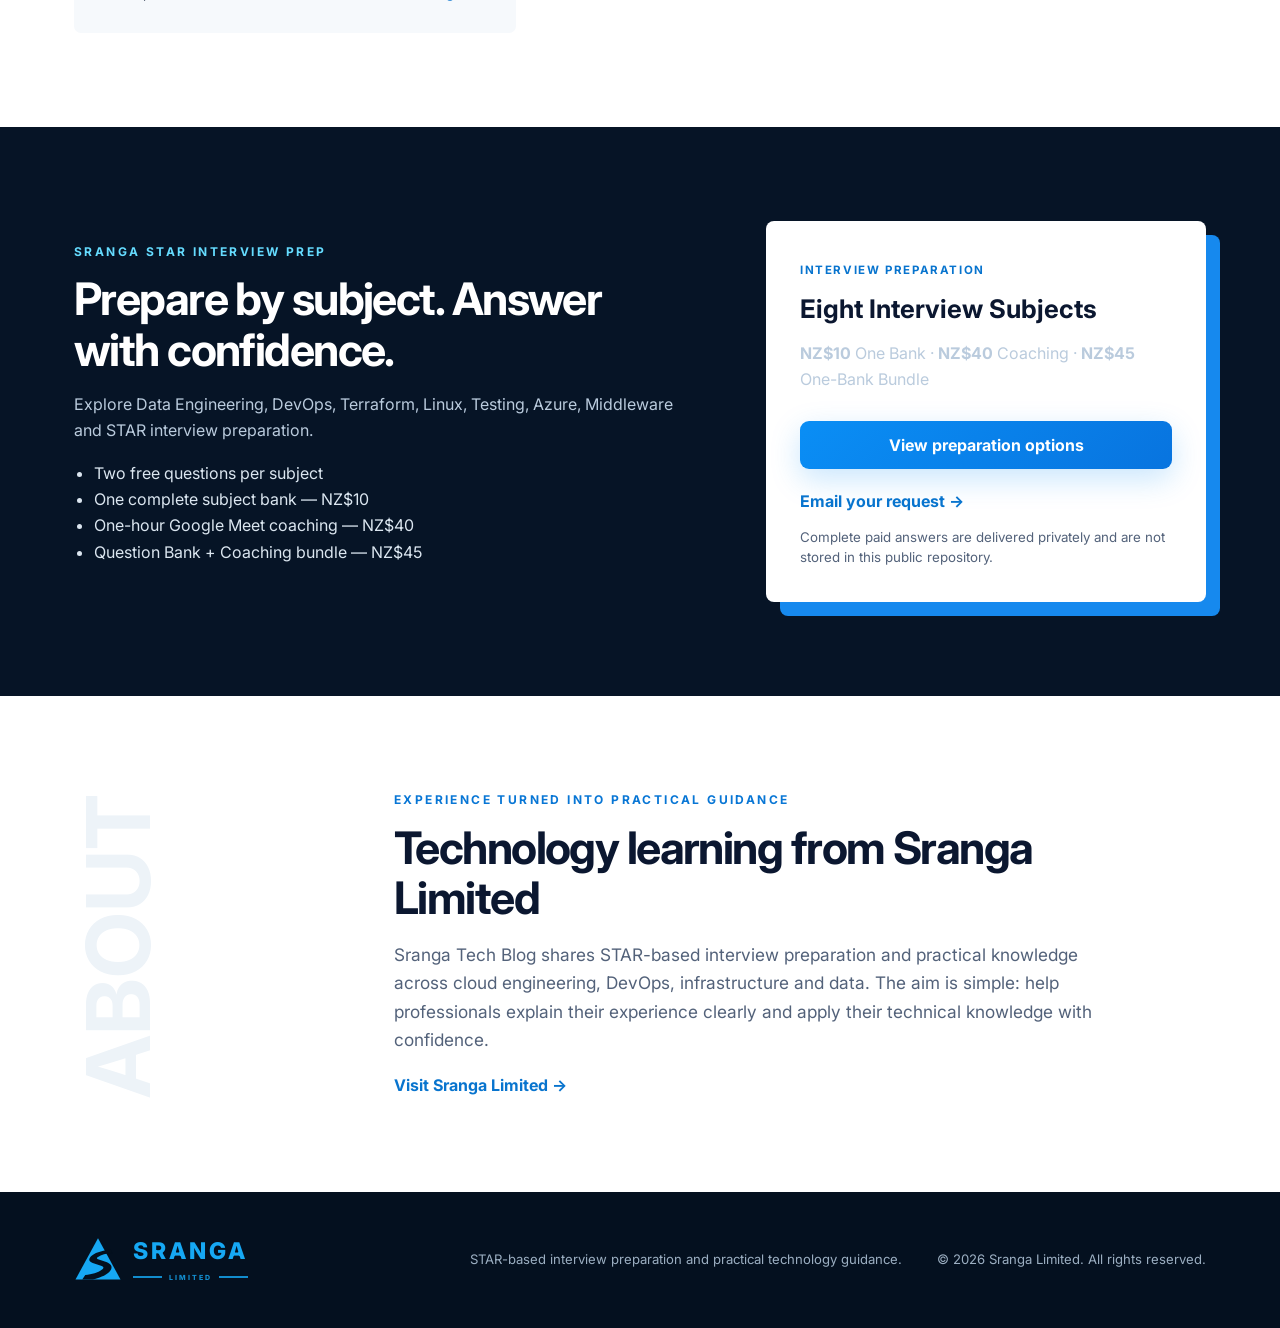
==== commit 3f170277: "Update Sranga Interview Prep homepage" ====
--- a/index.html
+++ b/index.html
@@ -21,25 +21,29 @@
         <path fill="#061426" d="M49 18c-8 1-19 3-25 8-5 4-5 8 1 10l12 4c3 1 3 3 0 5-5 4-13 6-22 7l-4 6h14c8-2 17-5 22-10 5-5 4-10-3-13l-12-4c-2-1-2-2 0-3 4-3 11-5 19-5l-2-5Z"/>
       </svg>
       <span class="brand-word"><span class="brand-name">SRANGA</span><span class="brand-limited">LIMITED</span></span>
-      <span class="blog-label">TECH BLOG</span>
+      <span class="blog-label"><strong>INTERVIEW PREP</strong><small>Learn. Practise. Grow.</small></span>
     </a>
     <button class="menu-toggle" type="button" aria-expanded="false" aria-controls="site-nav">Menu</button>
     <nav id="site-nav" aria-label="Primary navigation">
       <a href="#articles">Articles</a>
-      <a href="#topics">Topics</a>
+      <a href="#articles">Tech Guides</a>
       <a href="#about">About</a>
       <a class="nav-cta" href="#question-bank">STAR Question Bank</a>
     </nav>
+    <span class="header-fern" aria-label="New Zealand inspired" role="img">
+      <svg viewBox="0 0 110 64" aria-hidden="true"><path d="M13 58C31 38 47 21 88 7" fill="none" stroke="currentColor" stroke-width="3" stroke-linecap="round"/><g fill="currentColor"><ellipse cx="29" cy="42" rx="10" ry="3" transform="rotate(-36 29 42)"/><ellipse cx="38" cy="34" rx="10" ry="3" transform="rotate(-32 38 34)"/><ellipse cx="48" cy="27" rx="9" ry="2.8" transform="rotate(-27 48 27)"/><ellipse cx="59" cy="21" rx="8" ry="2.6" transform="rotate(-22 59 21)"/><ellipse cx="70" cy="16" rx="7" ry="2.4" transform="rotate(-18 70 16)"/><ellipse cx="80" cy="11" rx="6" ry="2.2" transform="rotate(-14 80 11)"/><ellipse cx="34" cy="47" rx="9" ry="2.8" transform="rotate(35 34 47)"/><ellipse cx="44" cy="39" rx="9" ry="2.7" transform="rotate(31 44 39)"/><ellipse cx="54" cy="32" rx="8" ry="2.5" transform="rotate(27 54 32)"/><ellipse cx="64" cy="26" rx="7" ry="2.3" transform="rotate(23 64 26)"/><ellipse cx="74" cy="20" rx="6" ry="2.1" transform="rotate(18 74 20)"/></g></svg>
+      <small>NEW ZEALAND<br>INSPIRED</small>
+    </span>
   </header>
 
   <main>
     <section class="hero">
       <div class="hero-copy">
         <p class="eyebrow">STAR Interviews · Technical Scenarios · Career Preparation</p>
-        <h1>Prepare for technology interviews with confidence.</h1>
+        <h1>Turn your experience<br>into interview <span class="confidence-highlight">confidence.</span></h1>
         <p class="hero-lead">Practical STAR answers, real-world technical scenarios and interview guidance for DevOps, Cloud and Data professionals.</p>
         <div class="hero-actions">
-          <a class="button primary" href="#articles">Explore articles</a>
+          <a class="button primary" href="#articles">Explore Technical Guides →</a>
           <a class="button secondary" href="#question-bank">View STAR question bank</a>
         </div>
       </div>
@@ -56,51 +60,52 @@
       </aside>
     </section>
 
-    <section class="topic-strip" id="topics" aria-label="Article topics">
-      <button class="topic active" type="button" data-filter="all">All topics</button>
-      <button class="topic" type="button" data-filter="devops">DevOps</button>
-      <button class="topic" type="button" data-filter="cloud">Cloud</button>
-      <button class="topic" type="button" data-filter="terraform">Terraform</button>
-      <button class="topic" type="button" data-filter="kubernetes">Kubernetes</button>
-      <button class="topic" type="button" data-filter="data">Data</button>
-      <button class="topic" type="button" data-filter="career">STAR Interviews</button>
+    <section class="topic-strip interview-subjects" id="topics" aria-label="Interview question bank subjects">
+      <a class="topic active" href="posts/devops-interview-question-bank.html">All topics</a>
+      <a class="topic" href="posts/devops-interview-question-bank.html#data-engineering">Data Engineering</a>
+      <a class="topic" href="posts/devops-interview-question-bank.html#devops-aws">DevOps &amp; AWS Cloud</a>
+      <a class="topic" href="posts/devops-interview-question-bank.html#terraform-core">Terraform Core &amp; IaC</a>
+      <a class="topic" href="posts/devops-interview-question-bank.html#linux-scripting-git">Linux, Unix, Git &amp; Scripting</a>
+      <a class="topic" href="posts/devops-interview-question-bank.html#testing-automation">Testing &amp; Automation</a>
+      <a class="topic" href="posts/devops-interview-question-bank.html#azure">Microsoft Azure</a>
+      <a class="topic" href="posts/devops-interview-question-bank.html#middleware-troubleshooting">Middleware &amp; Troubleshooting</a>
+      <a class="topic" href="posts/devops-interview-question-bank.html#star-interpersonal">STAR &amp; Interpersonal Skills</a>
     </section>
 
     <section class="articles section" id="articles">
       <div class="section-heading">
-        <div><p class="eyebrow">Latest preparation</p><h2>Build stronger interview answers</h2></div>
-        <p>Practical articles to help you structure answers, explain decisions and demonstrate real experience.</p>
+        <div><p class="eyebrow">Technical Learning</p><h2>Build. Automate. Improve.</h2></div>
+        <p>Hands-on engineering guides focused on reusable infrastructure, cloud platforms, automation and production best practices.</p>
       </div>
       <div class="article-grid">
-        <article class="article-card featured" data-topic="terraform">
-          <div class="card-number">01</div>
-          <div>
-            <span class="tag">Terraform</span>
-            <h3><a href="posts/terraform-module-basics.html">How to structure a reusable Terraform module</a></h3>
-            <p>A practical starting point for variables, outputs, naming and documentation.</p>
-            <div class="card-meta"><span>6 min read</span><a href="posts/terraform-module-basics.html">Read article →</a></div>
+        <article class="article-card featured">
+          <div class="card-number">01</div><div>
+            <span class="tag">Terraform &amp; IaC</span>
+            <h3><a href="posts/terraform-module-basics.html">Build reusable Terraform modules</a></h3>
+            <p>Structure variables, outputs, naming and documentation so infrastructure code can be reused safely across environments.</p>
+            <div class="card-meta"><span>Practical guide</span><a href="posts/terraform-module-basics.html">Read guide →</a></div>
           </div>
         </article>
-        <article class="article-card" data-topic="devops">
+        <article class="article-card">
           <div class="card-number">02</div>
-          <span class="tag">DevOps</span>
-          <h3><a href="posts/ci-cd-explained.html">CI/CD explained without the jargon</a></h3>
-          <p>Understand what happens from code commit to production deployment.</p>
-          <div class="card-meta"><span>5 min read</span><a href="posts/ci-cd-explained.html">Read →</a></div>
+          <span class="tag">AWS &amp; EKS</span>
+          <h3>Build an EKS platform with Terraform</h3>
+          <p>VPC networking, EKS cluster design, managed node groups, IAM/IRSA and production-ready platform foundations.</p>
+          <div class="card-meta"><span>Series planned</span><span class="coming-soon">Coming soon</span></div>
         </article>
-        <article class="article-card" data-topic="career">
+        <article class="article-card">
           <div class="card-number">03</div>
-          <span class="tag">STAR Interview</span>
-          <h3><a href="posts/devops-scenario-questions.html">Five DevOps scenario questions</a></h3>
-          <p>Practise structuring incidents, trade-offs and production decisions using STAR.</p>
-          <div class="card-meta"><span>7 min read</span><a href="posts/devops-scenario-questions.html">Read →</a></div>
+          <span class="tag">CI/CD &amp; Automation</span>
+          <h3>Automate Terraform and EKS with GitHub Actions</h3>
+          <p>Plan, validate, approve and deploy infrastructure through a practical CI/CD workflow with environment controls.</p>
+          <div class="card-meta"><span>Series planned</span><span class="coming-soon">Coming soon</span></div>
         </article>
-        <article class="article-card" data-topic="career">
+        <article class="article-card">
           <div class="card-number">04</div>
-          <span class="tag">Question Bank</span>
-          <h3><a href="posts/devops-interview-question-bank.html">Technology interview preparation</a></h3>
-          <p>Explore eight subject banks covering technical, STAR and interpersonal interviews.</p>
-          <div class="card-meta"><span>Free preview</span><a href="posts/devops-interview-question-bank.html">Explore options →</a></div>
+          <span class="tag">DevOps Best Practices</span>
+          <h3>Production-ready DevOps patterns</h3>
+          <p>Repository structure, secrets, observability, deployment strategies, rollback and operational practices.</p>
+          <div class="card-meta"><span>Series planned</span><span class="coming-soon">Coming soon</span></div>
         </article>
       </div>
       <p class="empty-state" hidden>No articles in this topic yet. New practical guides are coming soon.</p>
@@ -112,7 +117,7 @@
         <h2>Prepare by subject. Answer with confidence.</h2>
         <p>Explore Data Engineering, DevOps, Terraform, Linux, Testing, Azure, Middleware and STAR interview preparation.</p>
         <ul>
-          <li>Three free questions per subject</li>
+          <li>Two free questions per subject</li>
           <li>One complete subject bank — NZ$10</li>
           <li>One-hour Google Meet coaching — NZ$40</li>
           <li>Question Bank + Coaching bundle — NZ$45</li>
--- a/brand-overrides.css
+++ b/brand-overrides.css
@@ -35,3 +35,53 @@
   .hero { padding-top: 120px; }
   .blog-label { display: none; }
 }
+
+/* Interview Prep hero refinement */
+.confidence-highlight {
+  color: #1597ff;
+  text-shadow: 0 0 28px rgba(21,151,255,.28);
+}
+.hero {
+  position: relative;
+  isolation: isolate;
+  background:
+    linear-gradient(90deg, rgba(3,16,31,.94) 0%, rgba(4,25,48,.84) 48%, rgba(3,16,31,.72) 100%),
+    radial-gradient(circle at 78% 35%, rgba(10,142,245,.24), transparent 38%),
+    linear-gradient(110deg,#03101f 0%,#06182d 52%,#03101f 100%);
+}
+.hero::before {
+  content: "";
+  position: absolute;
+  inset: 0;
+  z-index: -1;
+  pointer-events: none;
+  background:
+    radial-gradient(ellipse at 72% 88%, rgba(23,121,196,.22), transparent 36%),
+    linear-gradient(to top, rgba(4,17,32,.15), rgba(4,17,32,0));
+}
+
+
+/* Final Sranga Interview Prep header + subject navigation */
+.site-header { display:flex; align-items:center; justify-content:space-between; gap:24px; }
+.blog-label { display:flex; flex-direction:column; gap:4px; line-height:1.05; }
+.blog-label strong { font-size:.78rem; letter-spacing:.16em; }
+.blog-label small { font-size:.68rem; font-weight:500; letter-spacing:0; color:#c8d7e7; white-space:nowrap; }
+.header-fern { color:#f5f8fc; display:flex; align-items:center; gap:4px; margin-left:4px; flex:0 0 auto; }
+.header-fern svg { width:72px; height:48px; display:block; }
+.header-fern small { font-size:7px; line-height:1.45; letter-spacing:.2em; font-weight:700; color:#fff; }
+.interview-subjects { max-width:calc(100% - 56px); margin:-25px auto 0; padding:14px 16px; gap:8px; border-radius:12px; }
+.interview-subjects .topic { display:inline-flex; align-items:center; justify-content:center; min-height:42px; padding:8px 14px; border:1px solid var(--line); border-radius:9px; background:#fff; color:#294463; font-size:.82rem; font-weight:600; white-space:nowrap; transition:.18s ease; }
+.interview-subjects .topic:hover, .interview-subjects .topic:focus-visible { color:#fff; background:linear-gradient(135deg,var(--blue),#0874df); border-color:transparent; }
+.interview-subjects .topic.active { color:#fff; background:linear-gradient(135deg,var(--blue),#0874df); border-color:transparent; box-shadow:0 8px 20px rgba(10,142,245,.2); }
+.coming-soon { color:#0874ce; font-weight:700; }
+
+@media (max-width:1100px) {
+  .header-fern { display:none; }
+  .site-header { gap:14px; }
+  .interview-subjects { max-width:calc(100% - 30px); }
+}
+@media (max-width:850px) {
+  .site-header { align-items:center; }
+  .blog-label small { display:none; }
+  .interview-subjects { overflow-x:auto; flex-wrap:nowrap; justify-content:flex-start; }
+}
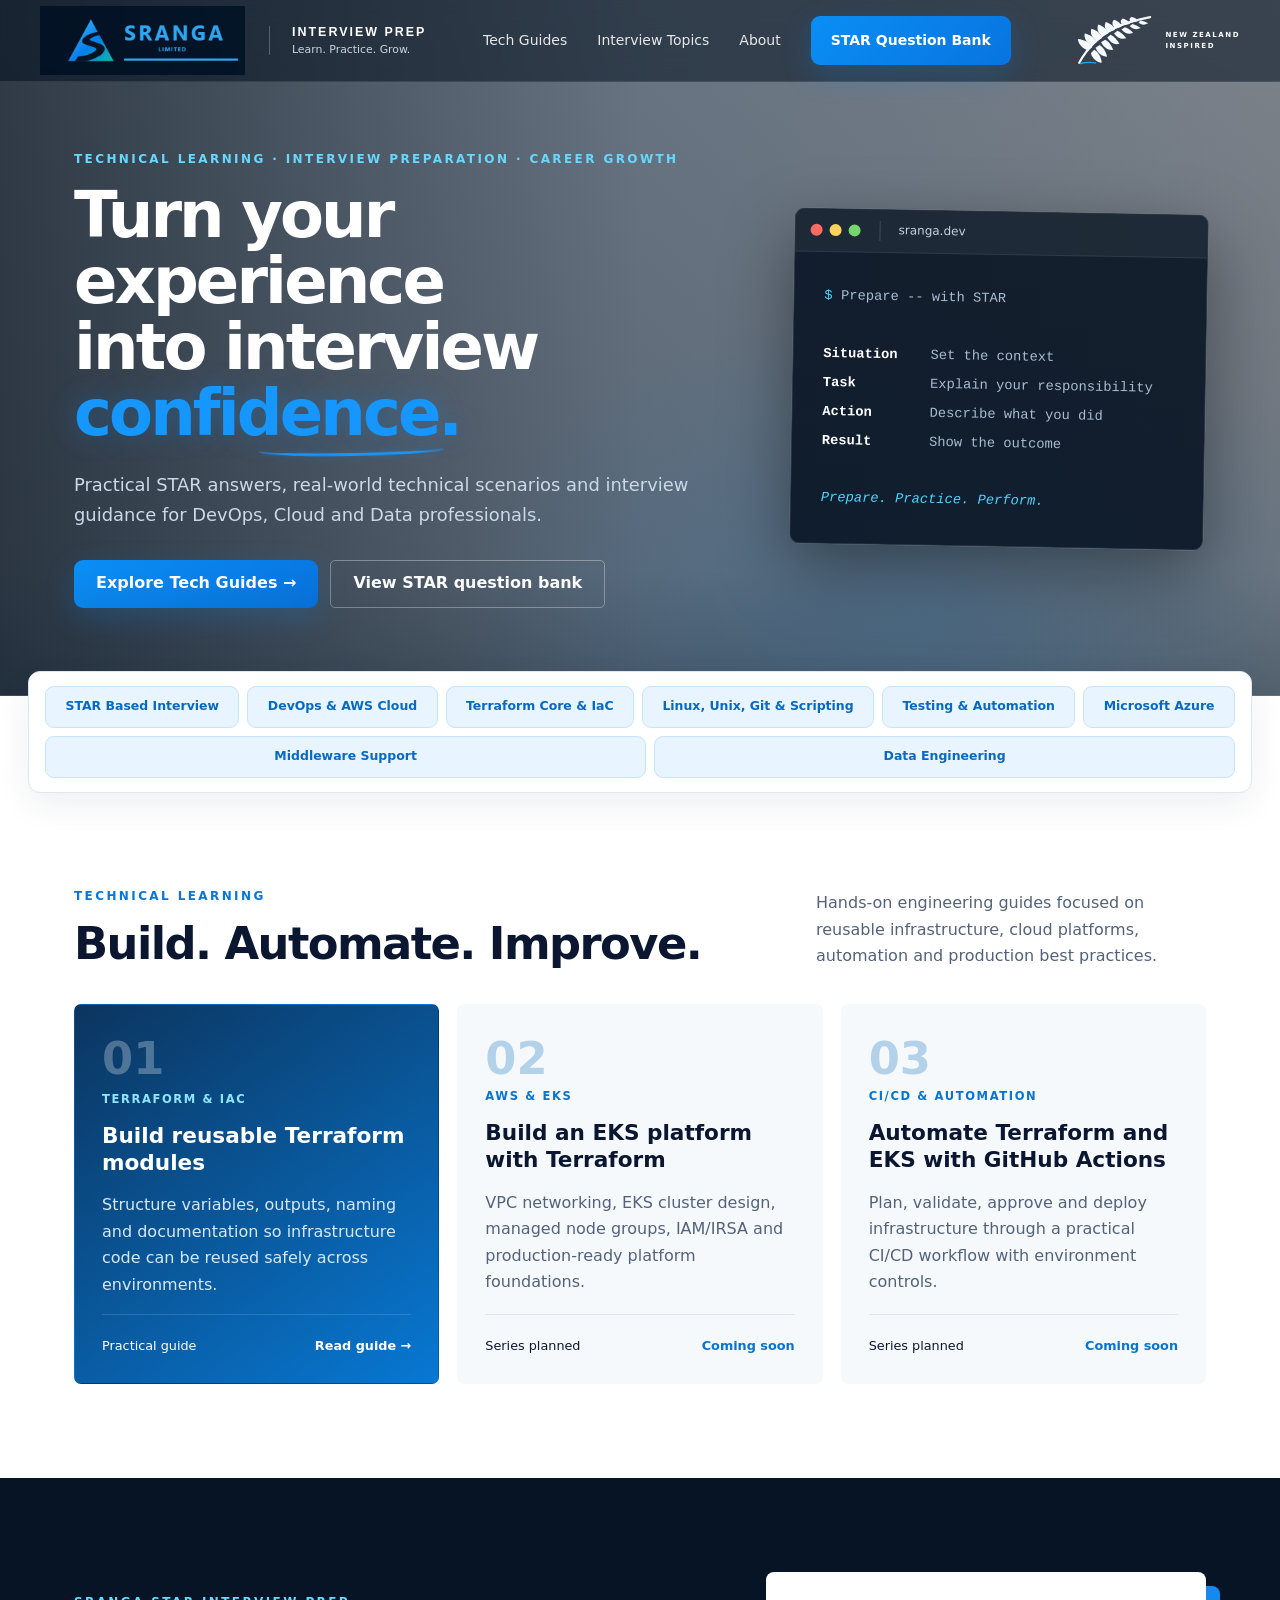
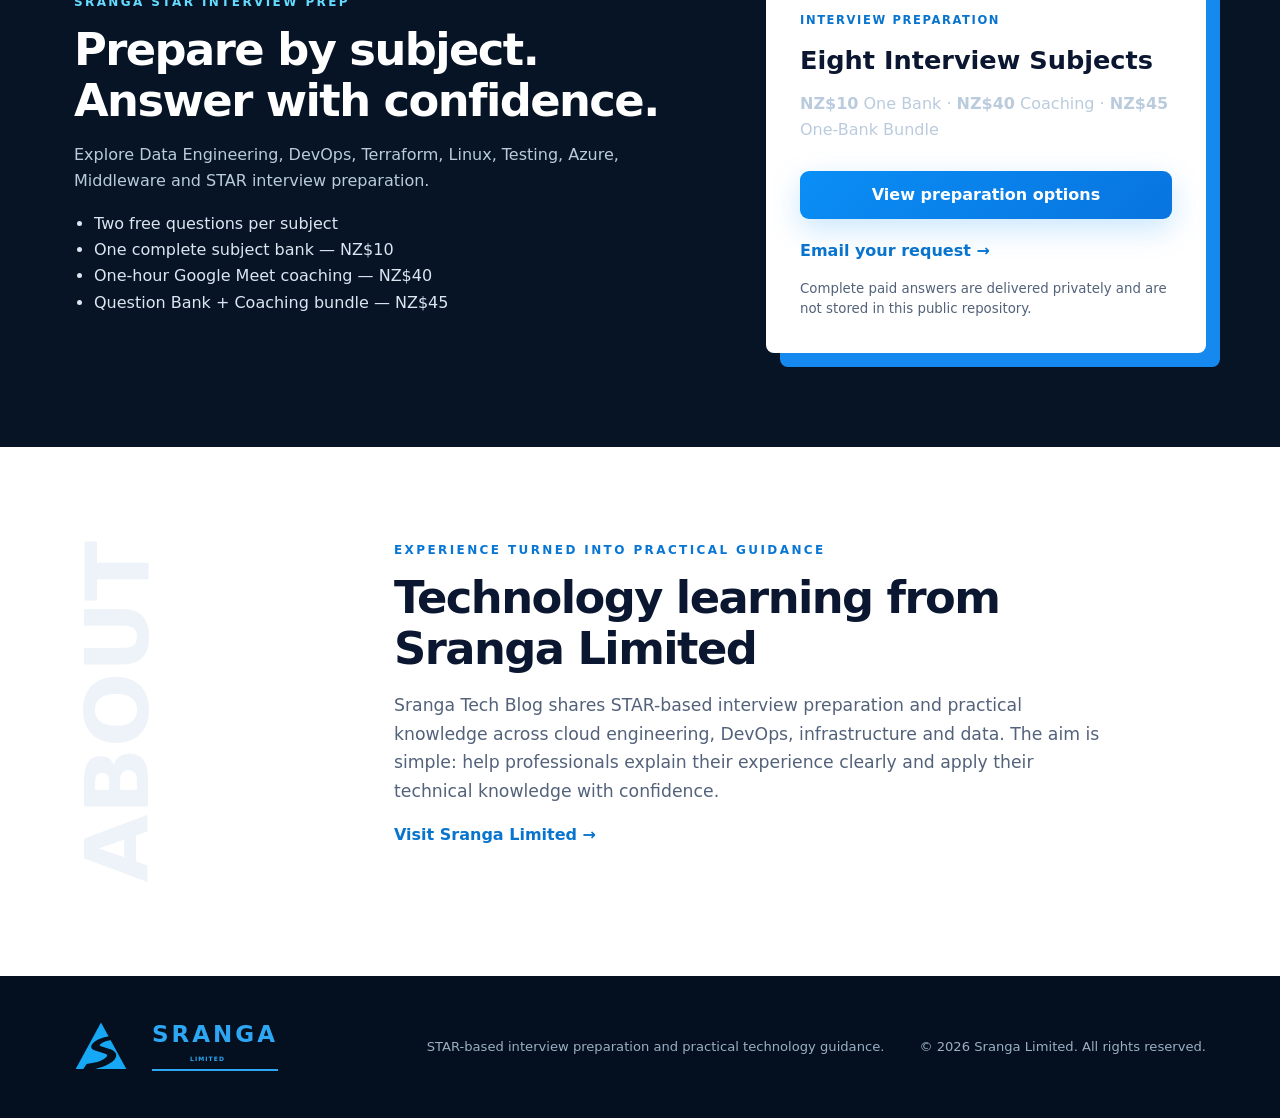
==== commit a6ebd92d: "Update branding assets and content across site" ====
--- a/index.html
+++ b/index.html
@@ -6,32 +6,37 @@
   <meta name="description" content="STAR-based technology interview preparation, practical technical scenarios and career guidance from Sranga Limited.">
   <meta name="theme-color" content="#07172d">
   <title>Sranga Tech Blog | STAR Interview Preparation</title>
-  <link rel="preconnect" href="https://fonts.googleapis.com">
-  <link rel="preconnect" href="https://fonts.gstatic.com" crossorigin>
-  <link href="https://fonts.googleapis.com/css2?family=Inter:wght@400;500;600;700;800&display=swap" rel="stylesheet">
   <link rel="stylesheet" href="styles.css">
   <link rel="stylesheet" href="brand-overrides.css">
 </head>
 <body>
   <header class="site-header">
-    <a class="brand" href="index.html" aria-label="Sranga Tech Blog home">
-      <svg class="brand-mark" viewBox="0 0 64 64" aria-hidden="true">
-        <defs><linearGradient id="triangleGradient" x1="0" y1="0" x2="1" y2="1"><stop offset="0" stop-color="#42c4ff"/><stop offset=".55" stop-color="#087fea"/><stop offset="1" stop-color="#12b7a7"/></linearGradient></defs>
-        <path fill="url(#triangleGradient)" d="M32 3 62 58H2L32 3Z"/>
-        <path fill="#061426" d="M49 18c-8 1-19 3-25 8-5 4-5 8 1 10l12 4c3 1 3 3 0 5-5 4-13 6-22 7l-4 6h14c8-2 17-5 22-10 5-5 4-10-3-13l-12-4c-2-1-2-2 0-3 4-3 11-5 19-5l-2-5Z"/>
-      </svg>
-      <span class="brand-word"><span class="brand-name">SRANGA</span><span class="brand-limited">LIMITED</span></span>
-      <span class="blog-label"><strong>INTERVIEW PREP</strong><small>Learn. Practise. Grow.</small></span>
+    <a class="brand" href="index.html" aria-label="Sranga Interview Prep home">
+      <img class="sranga-logo-img" src="assets/sranga-logo.png" alt="Sranga Limited">
+      <span class="blog-label"><strong>INTERVIEW PREP</strong><small>Learn. Practice. Grow.</small></span>
     </a>
     <button class="menu-toggle" type="button" aria-expanded="false" aria-controls="site-nav">Menu</button>
     <nav id="site-nav" aria-label="Primary navigation">
-      <a href="#articles">Articles</a>
       <a href="#articles">Tech Guides</a>
+      <a href="#topics">Interview Topics</a>
       <a href="#about">About</a>
       <a class="nav-cta" href="#question-bank">STAR Question Bank</a>
     </nav>
     <span class="header-fern" aria-label="New Zealand inspired" role="img">
-      <svg viewBox="0 0 110 64" aria-hidden="true"><path d="M13 58C31 38 47 21 88 7" fill="none" stroke="currentColor" stroke-width="3" stroke-linecap="round"/><g fill="currentColor"><ellipse cx="29" cy="42" rx="10" ry="3" transform="rotate(-36 29 42)"/><ellipse cx="38" cy="34" rx="10" ry="3" transform="rotate(-32 38 34)"/><ellipse cx="48" cy="27" rx="9" ry="2.8" transform="rotate(-27 48 27)"/><ellipse cx="59" cy="21" rx="8" ry="2.6" transform="rotate(-22 59 21)"/><ellipse cx="70" cy="16" rx="7" ry="2.4" transform="rotate(-18 70 16)"/><ellipse cx="80" cy="11" rx="6" ry="2.2" transform="rotate(-14 80 11)"/><ellipse cx="34" cy="47" rx="9" ry="2.8" transform="rotate(35 34 47)"/><ellipse cx="44" cy="39" rx="9" ry="2.7" transform="rotate(31 44 39)"/><ellipse cx="54" cy="32" rx="8" ry="2.5" transform="rotate(27 54 32)"/><ellipse cx="64" cy="26" rx="7" ry="2.3" transform="rotate(23 64 26)"/><ellipse cx="74" cy="20" rx="6" ry="2.1" transform="rotate(18 74 20)"/></g></svg>
+      <svg viewBox="0 0 126 76" aria-hidden="true">
+        <path d="M12 70C24 48 43 30 64 19C82 10 101 6 116 3" fill="none" stroke="currentColor" stroke-width="3.2" stroke-linecap="round"/>
+        <g fill="currentColor">
+          <path d="M25 52C15 48 11 42 10 35C20 36 28 40 31 47Z"/><path d="M31 45C21 39 19 33 20 27C29 29 36 34 37 40Z"/>
+          <path d="M38 38C29 32 28 25 30 20C39 23 45 28 45 34Z"/><path d="M46 31C38 25 38 19 40 14C48 17 54 22 54 27Z"/>
+          <path d="M55 25C48 19 49 14 51 10C59 13 64 17 64 22Z"/><path d="M65 20C59 14 60 10 63 7C69 9 74 13 74 17Z"/>
+          <path d="M76 15C71 10 73 7 76 5C82 7 86 10 86 13Z"/><path d="M88 11C84 7 86 4 89 3C94 4 98 7 98 9Z"/>
+          <path d="M29 56C32 65 38 69 45 70C44 61 40 54 34 51Z"/><path d="M36 48C40 57 46 61 53 61C51 53 47 47 42 44Z"/>
+          <path d="M44 40C49 49 55 52 62 51C59 44 55 38 50 36Z"/><path d="M53 33C58 41 64 44 71 42C67 36 63 31 58 29Z"/>
+          <path d="M63 27C68 34 74 36 81 34C77 29 73 25 68 23Z"/><path d="M74 21C79 27 85 29 91 26C87 22 83 19 79 18Z"/>
+          <path d="M86 16C91 21 97 22 102 19C98 16 94 14 90 13Z"/><path d="M99 11C103 15 108 15 113 12C109 10 106 9 102 8Z"/>
+        </g>
+        <path d="M14 71C22 69 29 69 36 70" fill="none" stroke="#18a9ff" stroke-width="2" stroke-linecap="round"/>
+      </svg>
       <small>NEW ZEALAND<br>INSPIRED</small>
     </span>
   </header>
@@ -39,37 +44,36 @@
   <main>
     <section class="hero">
       <div class="hero-copy">
-        <p class="eyebrow">STAR Interviews · Technical Scenarios · Career Preparation</p>
+        <p class="eyebrow">TECHNICAL LEARNING · INTERVIEW PREPARATION · CAREER GROWTH</p>
         <h1>Turn your experience<br>into interview <span class="confidence-highlight">confidence.</span></h1>
         <p class="hero-lead">Practical STAR answers, real-world technical scenarios and interview guidance for DevOps, Cloud and Data professionals.</p>
         <div class="hero-actions">
-          <a class="button primary" href="#articles">Explore Technical Guides →</a>
+          <a class="button primary" href="#articles">Explore Tech Guides →</a>
           <a class="button secondary" href="#question-bank">View STAR question bank</a>
         </div>
       </div>
       <aside class="terminal-card" aria-label="Topics covered">
         <div class="terminal-top"><i></i><i></i><i></i><span>sranga.dev</span></div>
-        <pre><span>$</span> prepare --with star
+        <pre><span>$</span> Prepare -- with STAR
 
 <b>Situation</b>    Set the context
 <b>Task</b>         Explain your responsibility
 <b>Action</b>       Describe what you did
 <b>Result</b>       Show the outcome
 
-<em>Prepare. Practise. Perform.</em></pre>
+<em>Prepare. Practice. Perform.</em></pre>
       </aside>
     </section>
 
     <section class="topic-strip interview-subjects" id="topics" aria-label="Interview question bank subjects">
-      <a class="topic active" href="posts/devops-interview-question-bank.html">All topics</a>
-      <a class="topic" href="posts/devops-interview-question-bank.html#data-engineering">Data Engineering</a>
+      <a class="topic active" href="posts/devops-interview-question-bank.html#star-interpersonal">STAR Based Interview</a>
       <a class="topic" href="posts/devops-interview-question-bank.html#devops-aws">DevOps &amp; AWS Cloud</a>
       <a class="topic" href="posts/devops-interview-question-bank.html#terraform-core">Terraform Core &amp; IaC</a>
       <a class="topic" href="posts/devops-interview-question-bank.html#linux-scripting-git">Linux, Unix, Git &amp; Scripting</a>
       <a class="topic" href="posts/devops-interview-question-bank.html#testing-automation">Testing &amp; Automation</a>
       <a class="topic" href="posts/devops-interview-question-bank.html#azure">Microsoft Azure</a>
-      <a class="topic" href="posts/devops-interview-question-bank.html#middleware-troubleshooting">Middleware &amp; Troubleshooting</a>
-      <a class="topic" href="posts/devops-interview-question-bank.html#star-interpersonal">STAR &amp; Interpersonal Skills</a>
+      <a class="topic" href="posts/devops-interview-question-bank.html#middleware-troubleshooting">Middleware Support</a>
+      <a class="topic" href="posts/devops-interview-question-bank.html#data-engineering">Data Engineering</a>
     </section>
 
     <section class="articles section" id="articles">
@@ -98,13 +102,6 @@
           <span class="tag">CI/CD &amp; Automation</span>
           <h3>Automate Terraform and EKS with GitHub Actions</h3>
           <p>Plan, validate, approve and deploy infrastructure through a practical CI/CD workflow with environment controls.</p>
-          <div class="card-meta"><span>Series planned</span><span class="coming-soon">Coming soon</span></div>
-        </article>
-        <article class="article-card">
-          <div class="card-number">04</div>
-          <span class="tag">DevOps Best Practices</span>
-          <h3>Production-ready DevOps patterns</h3>
-          <p>Repository structure, secrets, observability, deployment strategies, rollback and operational practices.</p>
           <div class="card-meta"><span>Series planned</span><span class="coming-soon">Coming soon</span></div>
         </article>
       </div>
--- a/brand-overrides.css
+++ b/brand-overrides.css
@@ -38,8 +38,22 @@
 
 /* Interview Prep hero refinement */
 .confidence-highlight {
+  position: relative;
+  display: inline-block;
   color: #1597ff;
   text-shadow: 0 0 28px rgba(21,151,255,.28);
+}
+.confidence-highlight::after {
+  content: "";
+  position: absolute;
+  left: 48%;
+  right: 4%;
+  bottom: -10px;
+  height: 9px;
+  border-bottom: 3px solid #1597ff;
+  border-radius: 0 0 55% 55%;
+  transform: rotate(-1deg);
+  filter: drop-shadow(0 0 4px rgba(21,151,255,.35));
 }
 .hero {
   position: relative;
@@ -69,8 +83,8 @@
 .header-fern { color:#f5f8fc; display:flex; align-items:center; gap:4px; margin-left:4px; flex:0 0 auto; }
 .header-fern svg { width:72px; height:48px; display:block; }
 .header-fern small { font-size:7px; line-height:1.45; letter-spacing:.2em; font-weight:700; color:#fff; }
-.interview-subjects { max-width:calc(100% - 56px); margin:-25px auto 0; padding:14px 16px; gap:8px; border-radius:12px; }
-.interview-subjects .topic { display:inline-flex; align-items:center; justify-content:center; min-height:42px; padding:8px 14px; border:1px solid var(--line); border-radius:9px; background:#fff; color:#294463; font-size:.82rem; font-weight:600; white-space:nowrap; transition:.18s ease; }
+.interview-subjects { max-width:calc(100% - 56px); margin:-25px auto 0; padding:14px 16px; gap:8px; border-radius:12px; overflow:visible; flex-wrap:wrap; justify-content:center; }
+.interview-subjects .topic { display:inline-flex; align-items:center; justify-content:center; min-height:42px; padding:8px 12px; border:1px solid var(--line); border-radius:9px; background:#fff; color:#294463; font-size:.78rem; font-weight:600; white-space:nowrap; transition:.18s ease; flex:1 1 auto; }
 .interview-subjects .topic:hover, .interview-subjects .topic:focus-visible { color:#fff; background:linear-gradient(135deg,var(--blue),#0874df); border-color:transparent; }
 .interview-subjects .topic.active { color:#fff; background:linear-gradient(135deg,var(--blue),#0874df); border-color:transparent; box-shadow:0 8px 20px rgba(10,142,245,.2); }
 .coming-soon { color:#0874ce; font-weight:700; }
@@ -83,5 +97,119 @@
 @media (max-width:850px) {
   .site-header { align-items:center; }
   .blog-label small { display:none; }
-  .interview-subjects { overflow-x:auto; flex-wrap:nowrap; justify-content:flex-start; }
-}
+  .interview-subjects { overflow:visible; flex-wrap:wrap; justify-content:center; }
+}
+
+/* Interactive technical guide cards: exactly one selected card uses the dark treatment. */
+.article-card { cursor:pointer; }
+.article-card.featured {
+  color:#fff;
+  background:linear-gradient(145deg,#0b355f,#0878d3);
+}
+.article-card.featured .card-number { color:#fff; }
+.article-card.featured .tag { color:#8fe7ff; }
+.article-card.featured p { color:#d8e8f4; }
+.article-card.featured .card-meta { border-color:#ffffff24; }
+.article-card.featured .card-meta a { color:#fff; }
+
+
+/* === Reference-layout lock: logo, typography, terminal dots and 3-card behaviour === */
+body { font-family:"DM Sans",sans-serif; }
+.hero h1,.section h2,.article-card h3,.bank-card h3,.about-label,.card-number { font-family:"Space Grotesk",sans-serif; }
+
+/* Compact official Sranga treatment: blue triangle/S + SRANGA + LIMITED + underline */
+.brand { gap:10px; }
+.brand-mark { width:54px; height:58px; }
+.brand-word { position:relative; min-width:126px; align-items:flex-start; padding-bottom:9px; color:#2da7f4; font-family:"Space Grotesk",sans-serif; }
+.brand-word::after { content:""; position:absolute; left:0; right:0; bottom:0; height:2px; background:#2da7f4; }
+.brand-name { font-size:23px; font-weight:700; line-height:1; letter-spacing:.13em; }
+.brand-limited { width:auto; margin:5px 0 0 38px; display:block; font-size:6px; font-weight:700; letter-spacing:.18em; color:#2da7f4; opacity:1; }
+.brand-limited::before,.brand-limited::after { display:none; }
+.blog-label { margin-left:14px; padding-left:22px; }
+
+/* Exact traffic-light order shown in the sranga.dev terminal reference */
+.terminal-top i { width:12px; height:12px; }
+.terminal-top i:nth-child(1) { background:#ff6b63; }
+.terminal-top i:nth-child(2) { background:#ffd35a; }
+.terminal-top i:nth-child(3) { background:#75d66b; }
+.terminal-top span { margin-left:12px; padding-left:18px; border-left:1px solid rgba(255,255,255,.16); color:#c4d2e1; }
+
+/* Reference screenshot uses three equal guide cards; only selected card is dark blue. */
+.article-grid { grid-template-columns:repeat(3,1fr); }
+.article-card.featured { grid-column:auto; }
+.article-card.featured h3 { font-size:1.35rem; }
+
+@media(max-width:850px){
+  .brand-mark{width:46px;height:50px}
+  .brand-word{min-width:108px}
+  .brand-name{font-size:20px}
+  .blog-label{margin-left:8px;padding-left:12px}
+  .article-grid{grid-template-columns:1fr 1fr}
+}
+@media(max-width:560px){
+  .article-grid{grid-template-columns:1fr}
+}
+
+/* === V4: Sranga typography + approved scenic hero + detailed Silver Fern === */
+body { font-family: Inter, ui-sans-serif, system-ui, -apple-system, BlinkMacSystemFont, "Segoe UI", sans-serif !important; }
+.hero h1,.section h2,.article-card h3,.bank-card h3,.about-label,.card-number,.brand-word {
+  font-family: Inter, ui-sans-serif, system-ui, -apple-system, BlinkMacSystemFont, "Segoe UI", sans-serif !important;
+}
+.header-fern svg { width:86px; height:58px; }
+.header-fern { gap:8px; }
+.header-fern small { font-family:Inter,ui-sans-serif,system-ui,sans-serif; font-size:7px; letter-spacing:.22em; line-height:1.55; }
+.hero {
+  background:
+    linear-gradient(90deg,rgba(3,16,31,.90) 0%,rgba(4,25,48,.76) 50%,rgba(3,16,31,.56) 100%),
+    radial-gradient(ellipse at 72% 82%,rgba(29,139,218,.34) 0 12%,transparent 34%),
+    linear-gradient(155deg,transparent 0 49%,rgba(12,64,104,.72) 50% 58%,transparent 59%) 76% 24%/54% 62% no-repeat,
+    linear-gradient(145deg,transparent 0 47%,rgba(17,83,132,.78) 48% 60%,transparent 61%) 52% 35%/58% 58% no-repeat,
+    linear-gradient(to bottom,#0c4473 0%,#0b3155 48%,#08243f 67%,#06192c 100%);
+}
+.hero::after {
+  content:""; position:absolute; inset:auto 0 0; width:auto; height:30%; transform:none; right:0; top:auto;
+  border:0; pointer-events:none;
+  background:linear-gradient(to bottom,rgba(16,105,169,.12),rgba(5,36,62,.58)),repeating-linear-gradient(175deg,rgba(69,164,220,.12) 0 1px,transparent 1px 9px);
+}
+
+/* === V7 final approved refinements === */
+.sranga-logo-img{
+  display:block;
+  width:205px;
+  height:auto;
+  object-fit:contain;
+  flex:0 0 auto;
+}
+.brand{gap:24px}
+.blog-label{margin-left:0}
+
+/* Real scenic hero. Remote photo is bundled by URL so VS Code/Netlify render the same image. */
+.hero{
+  background-image:
+    linear-gradient(90deg,rgba(3,16,31,.82) 0%,rgba(4,25,48,.60) 50%,rgba(3,16,31,.52) 100%),
+    url("https://images.unsplash.com/photo-1768160864911-90f7837453a2?auto=format&fit=crop&fm=jpg&q=82&w=2400") !important;
+  background-position:center center !important;
+  background-size:cover !important;
+  background-repeat:no-repeat !important;
+}
+.hero::after{background:linear-gradient(to bottom,transparent 40%,rgba(2,25,45,.20) 100%) !important;}
+
+/* All interview topics use the approved light-blue treatment. */
+.interview-subjects .topic,
+.interview-subjects .topic.active{
+  color:#0769bf !important;
+  background:#e8f4ff !important;
+  border-color:#c8e4fb !important;
+  box-shadow:none !important;
+}
+.interview-subjects .topic:hover,
+.interview-subjects .topic:focus-visible{
+  color:#075da9 !important;
+  background:#d8edff !important;
+  border-color:#9fd2f8 !important;
+}
+
+@media(max-width:760px){
+  .sranga-logo-img{width:168px}
+  .brand{gap:12px}
+}
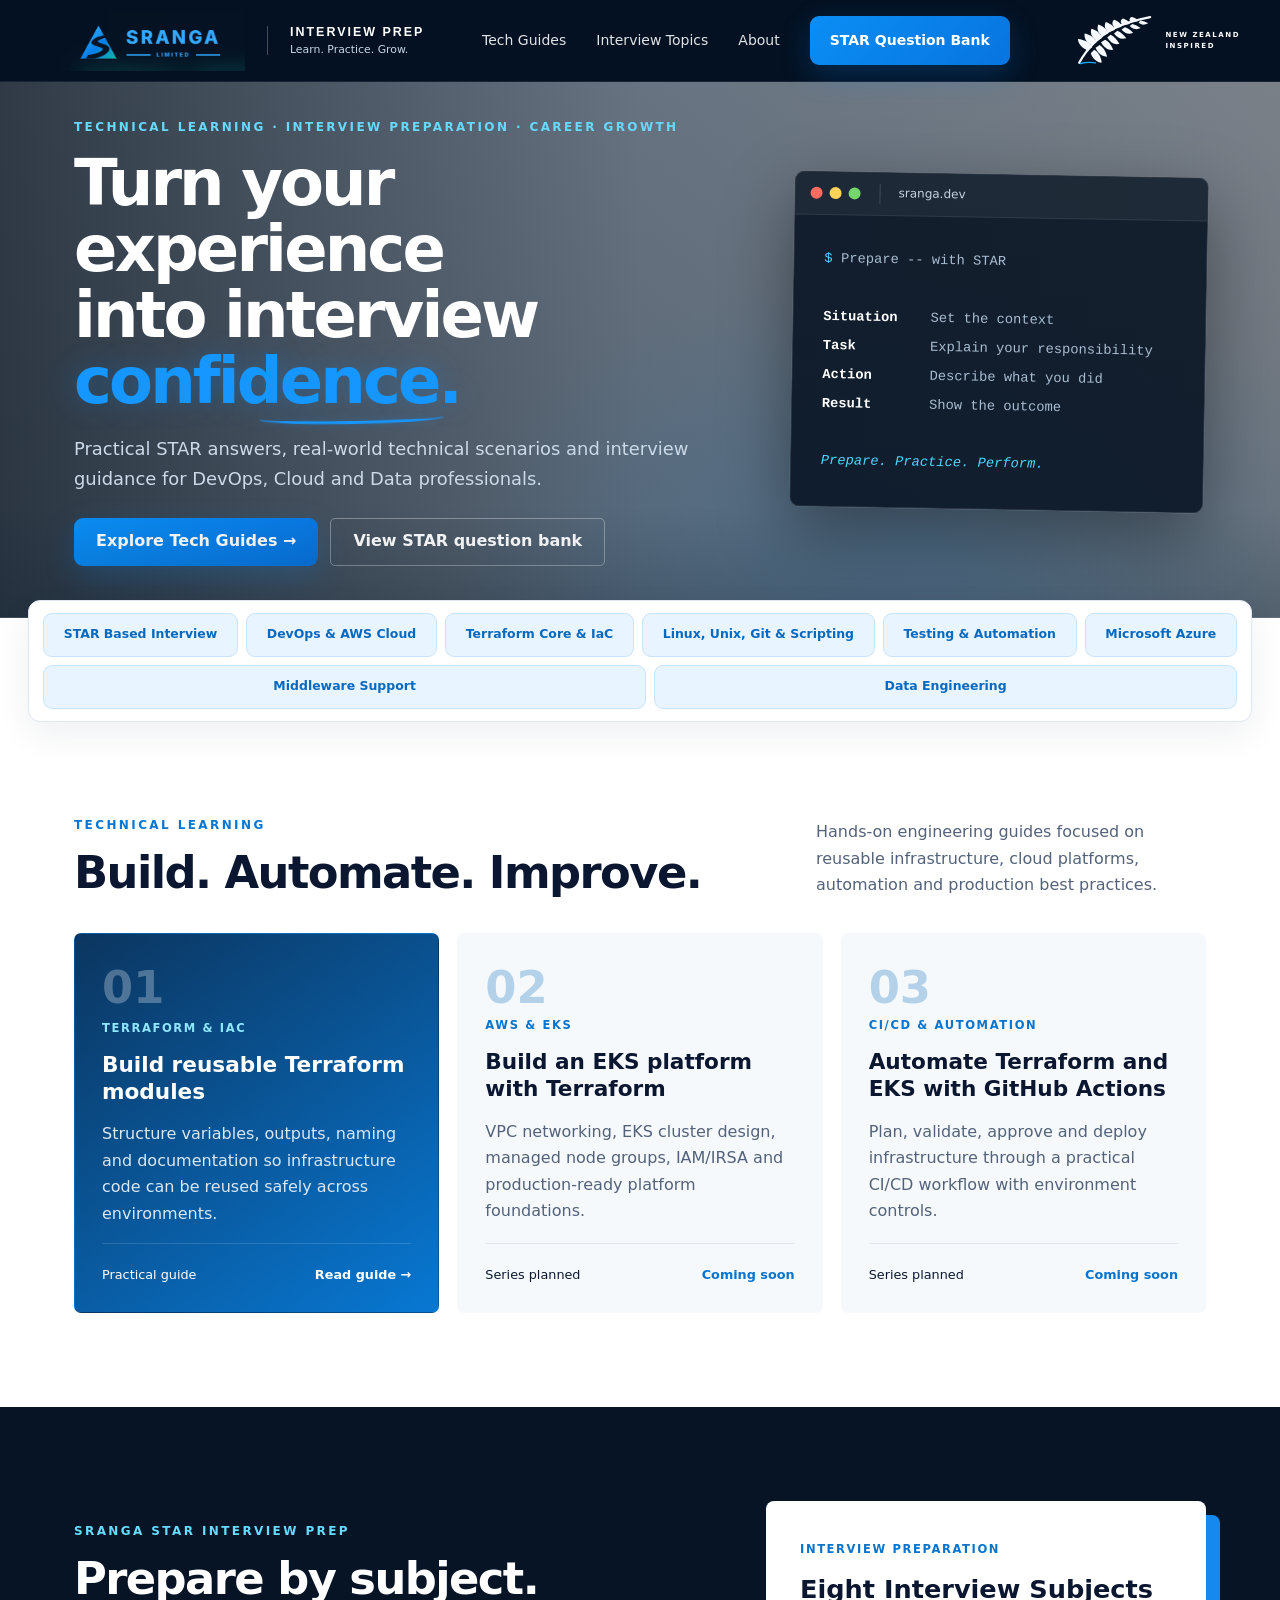
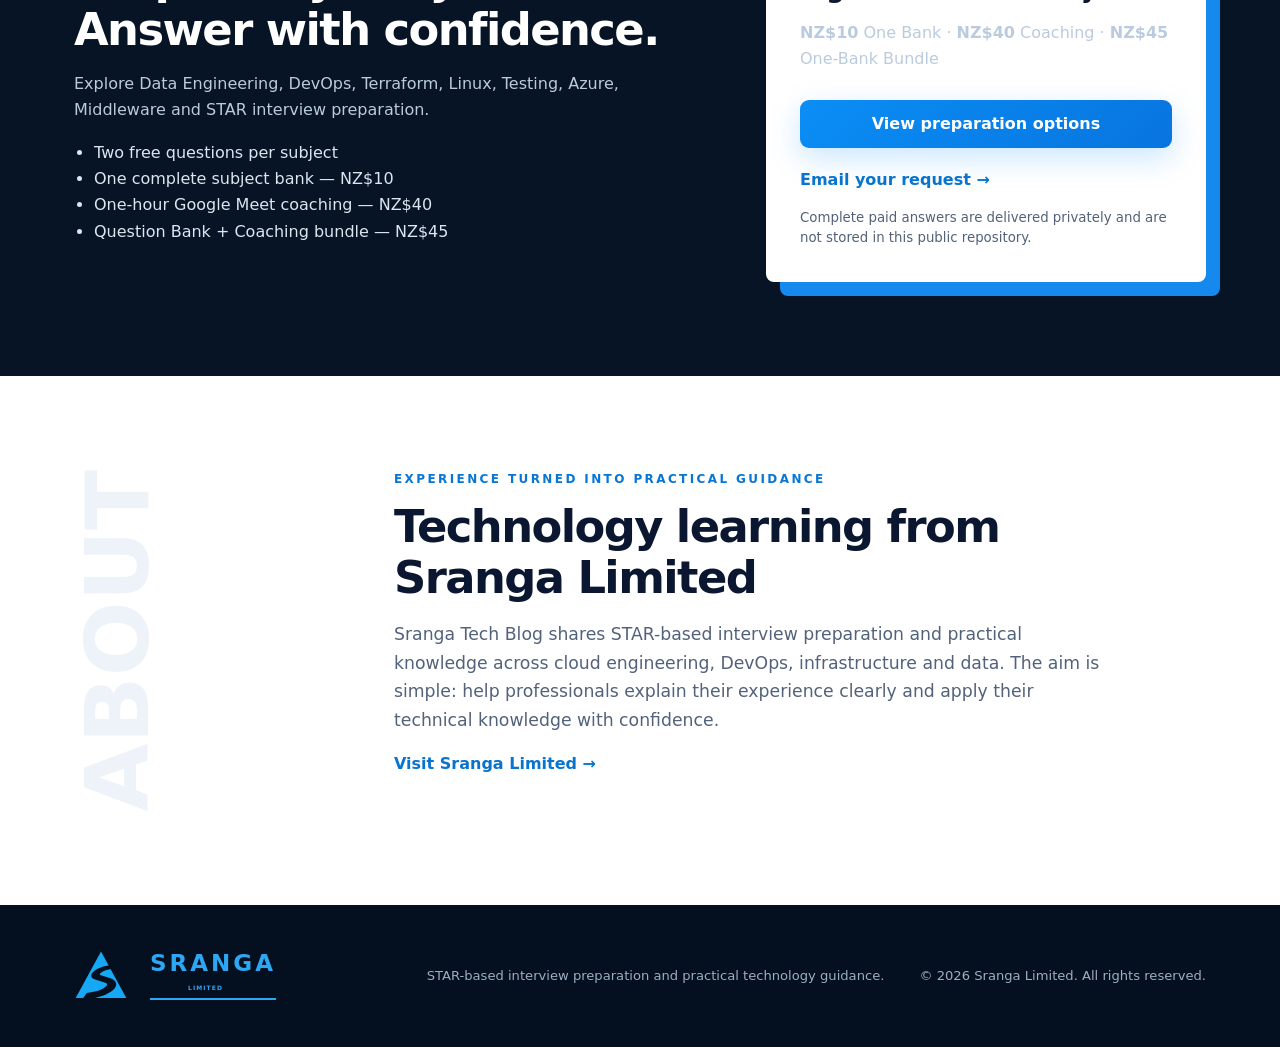
==== commit 06c16e43: "Refine branding assets and layout" ====
--- a/index.html
+++ b/index.html
@@ -11,7 +11,7 @@
 </head>
 <body>
   <header class="site-header">
-    <a class="brand" href="index.html" aria-label="Sranga Interview Prep home">
+    <a class="brand" href="https://srangaltd.com/" aria-label="Visit Sranga Limited" title="Visit Sranga Limited">
       <img class="sranga-logo-img" src="assets/sranga-logo.png" alt="Sranga Limited">
       <span class="blog-label"><strong>INTERVIEW PREP</strong><small>Learn. Practice. Grow.</small></span>
     </a>
--- a/brand-overrides.css
+++ b/brand-overrides.css
@@ -213,3 +213,43 @@
   .sranga-logo-img{width:168px}
   .brand{gap:12px}
 }
+
+/* === V8 approved header/logo/above-the-fold refinements === */
+.site-header{
+  background:#041122 !important;
+  backdrop-filter:none !important;
+  -webkit-backdrop-filter:none !important;
+  border-bottom:1px solid rgba(255,255,255,.08) !important;
+}
+/* Exact user-approved Sranga artwork; its background is the same #041122 as the header. */
+.sranga-logo-img{
+  width:205px !important;
+  height:auto !important;
+  object-fit:contain !important;
+  background:transparent !important;
+}
+.brand{gap:22px !important;}
+
+/* Pull the interview subjects into the first desktop viewport. */
+.hero{
+  min-height:600px !important;
+  padding-top:118px !important;
+  padding-bottom:52px !important;
+}
+.hero-lead{margin-top:20px !important;margin-bottom:24px !important;}
+.interview-subjects{
+  margin:-18px auto 0 !important;
+  padding:12px 14px !important;
+}
+.interview-subjects .topic,
+.interview-subjects .topic.active{
+  min-height:44px !important;
+  background:#e8f4ff !important;
+  color:#0769bf !important;
+  border-color:#c8e4fb !important;
+}
+@media(max-width:850px){
+  .site-header{background:#041122 !important;}
+  .hero{min-height:auto !important;padding-top:110px !important;padding-bottom:55px !important;}
+  .sranga-logo-img{width:168px !important;}
+}
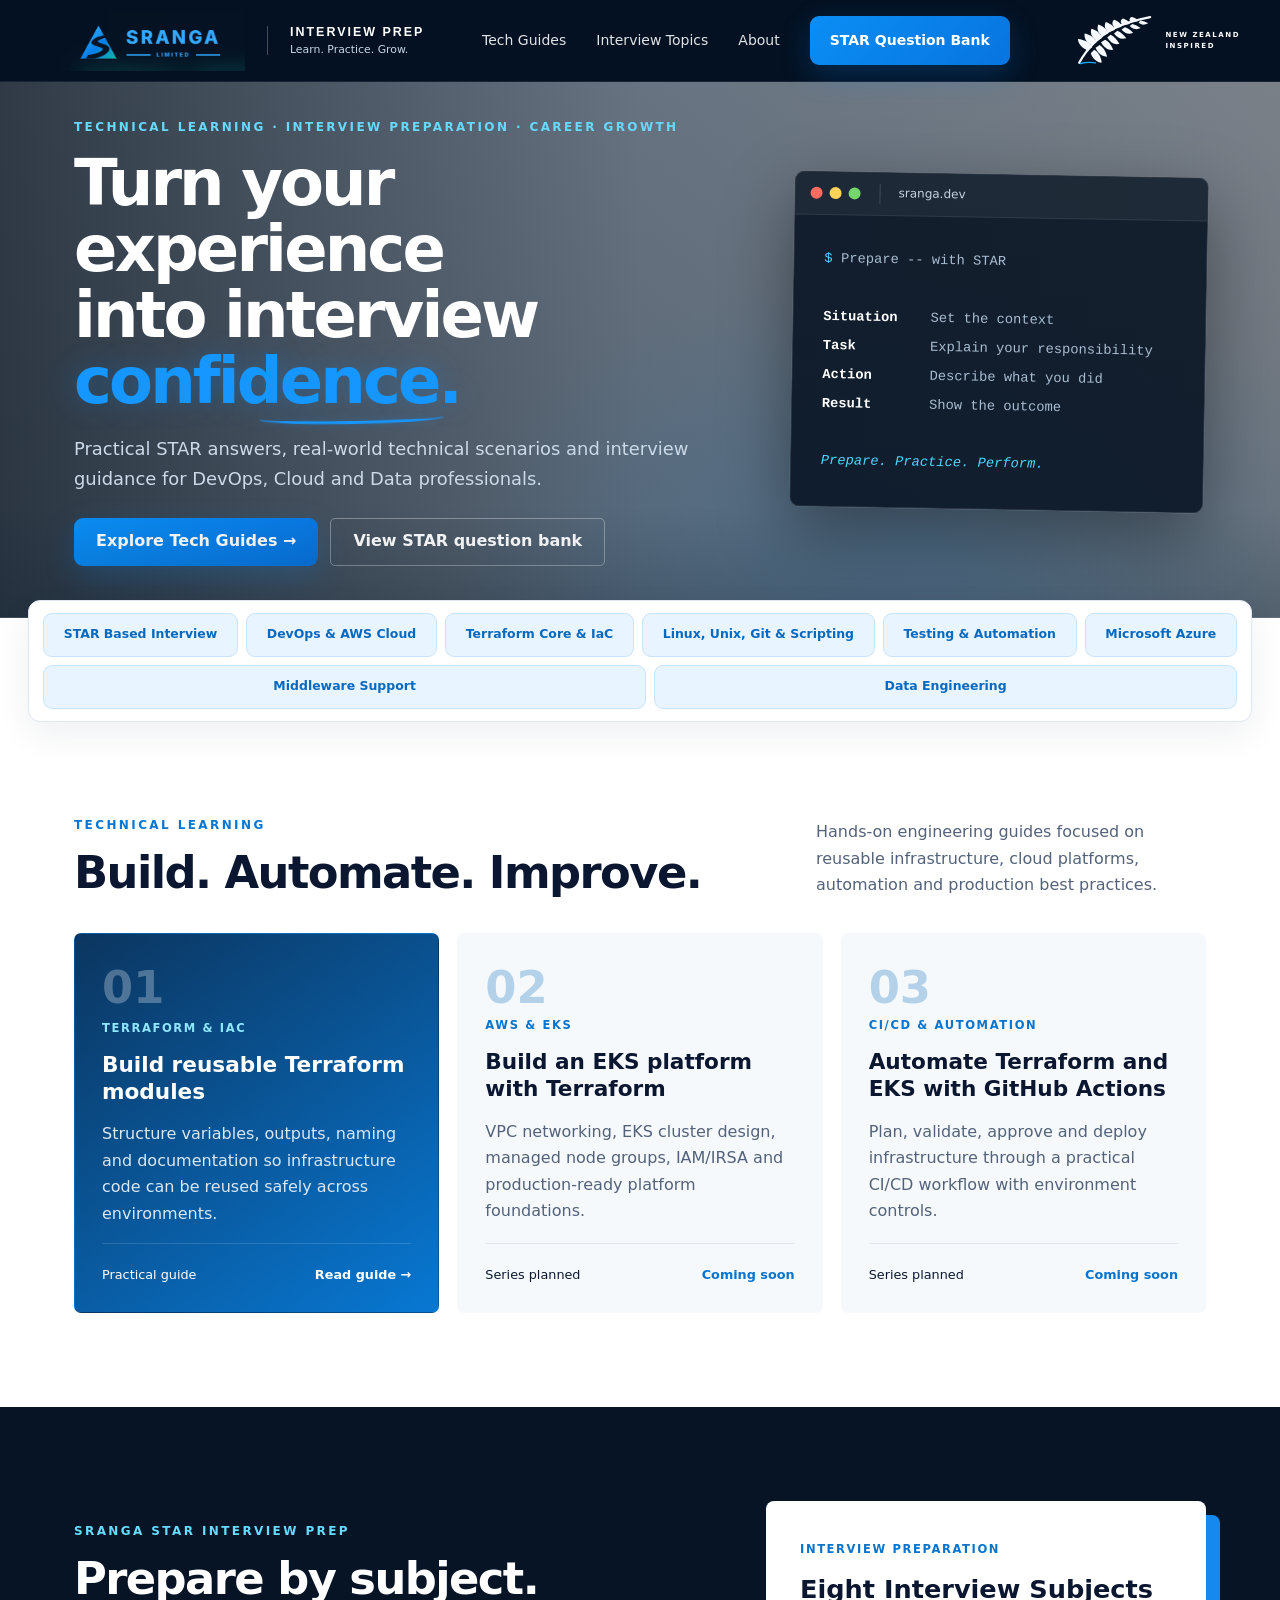
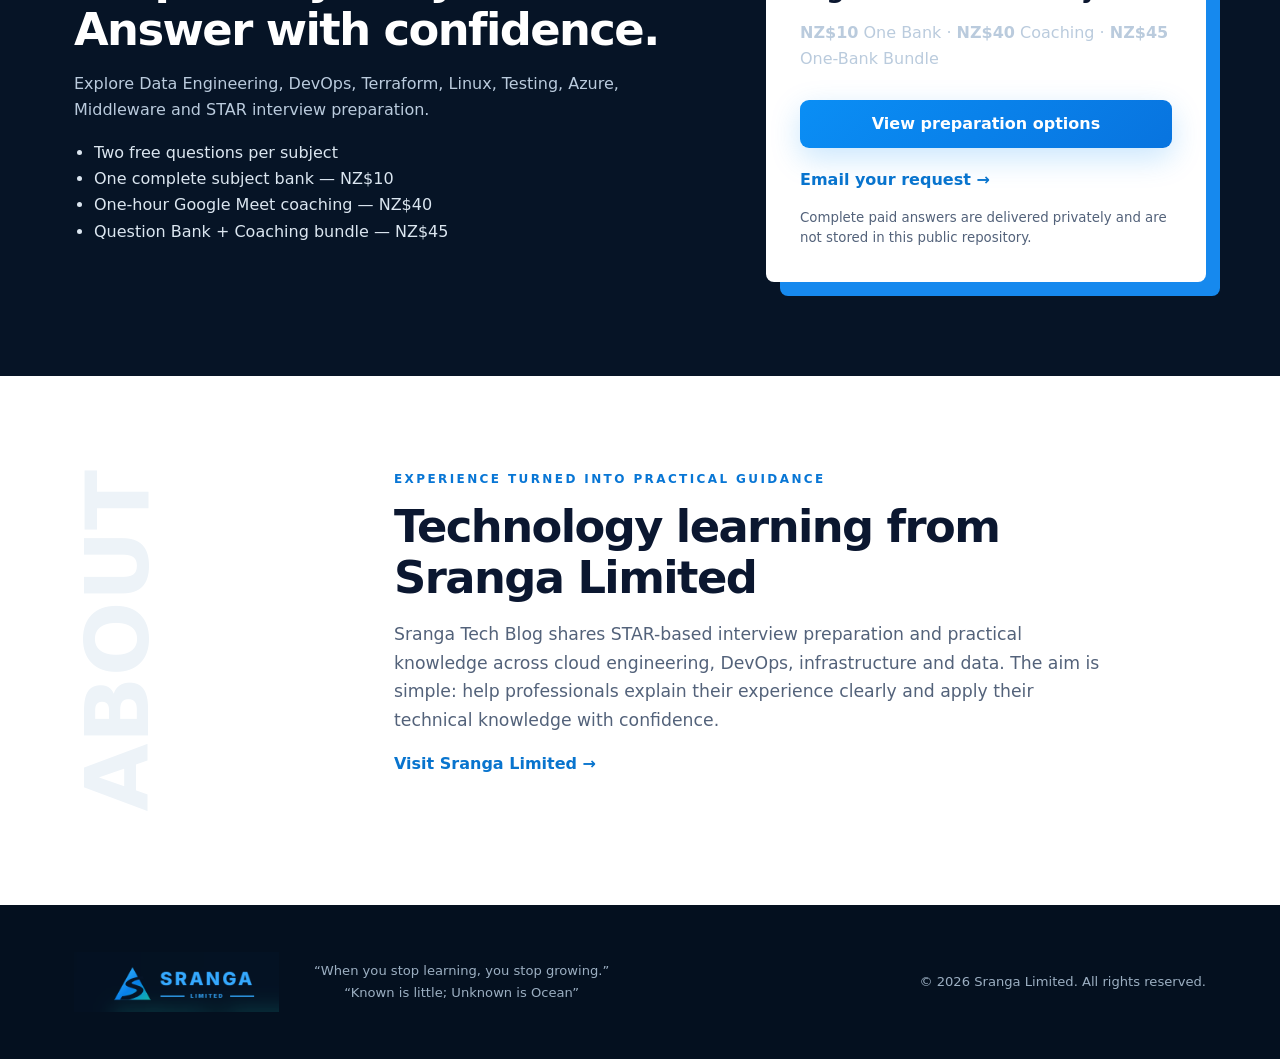
==== commit e4ee1517: "Add footer tagline and link footer logo" ====
--- a/index.html
+++ b/index.html
@@ -142,8 +142,8 @@
   </main>
 
   <footer>
-    <div class="brand footer-brand"><svg class="brand-mark" viewBox="0 0 64 64" aria-hidden="true"><path fill="#16a8f4" d="M32 3 62 58H2L32 3Z"/><path fill="#04101e" d="M49 18c-8 1-19 3-25 8-5 4-5 8 1 10l12 4c3 1 3 3 0 5-5 4-13 6-22 7l-4 6h14c8-2 17-5 22-10 5-5 4-10-3-13l-12-4c-2-1-2-2 0-3 4-3 11-5 19-5l-2-5Z"/></svg><span class="brand-word"><span class="brand-name">SRANGA</span><span class="brand-limited">LIMITED</span></span></div>
-    <p>STAR-based interview preparation and practical technology guidance.</p>
+    <a class="brand footer-brand" href="https://srangaltd.com/" aria-label="Visit Sranga Limited" title="Visit Sranga Limited"><img class="sranga-logo-img footer-logo-img" src="assets/sranga-logo.png" alt="Sranga Limited"></a>
+    <p class="footer-tagline">&ldquo;When you stop learning, you stop growing.&rdquo;<br>&ldquo;Known is little; Unknown is Ocean&rdquo;</p>
     <p>© <span id="year"></span> Sranga Limited. All rights reserved.</p>
   </footer>
   <script src="script.js"></script>
--- a/brand-overrides.css
+++ b/brand-overrides.css
@@ -28,6 +28,10 @@
 .bank-card .text-link { display: inline-block; margin-top: 2px; }
 .bank-card small { margin-top: 14px; }
 .footer-brand { color: #16a8f4; }
+.footer-logo-img { width: 160px !important; }
+.footer-tagline { text-align: center; }
+footer { grid-template-columns: auto auto 1fr !important; }
+footer > p:last-child { justify-self: end; }
 
 @media (max-width: 850px) {
   .site-header { min-height: 74px; height: auto; }
